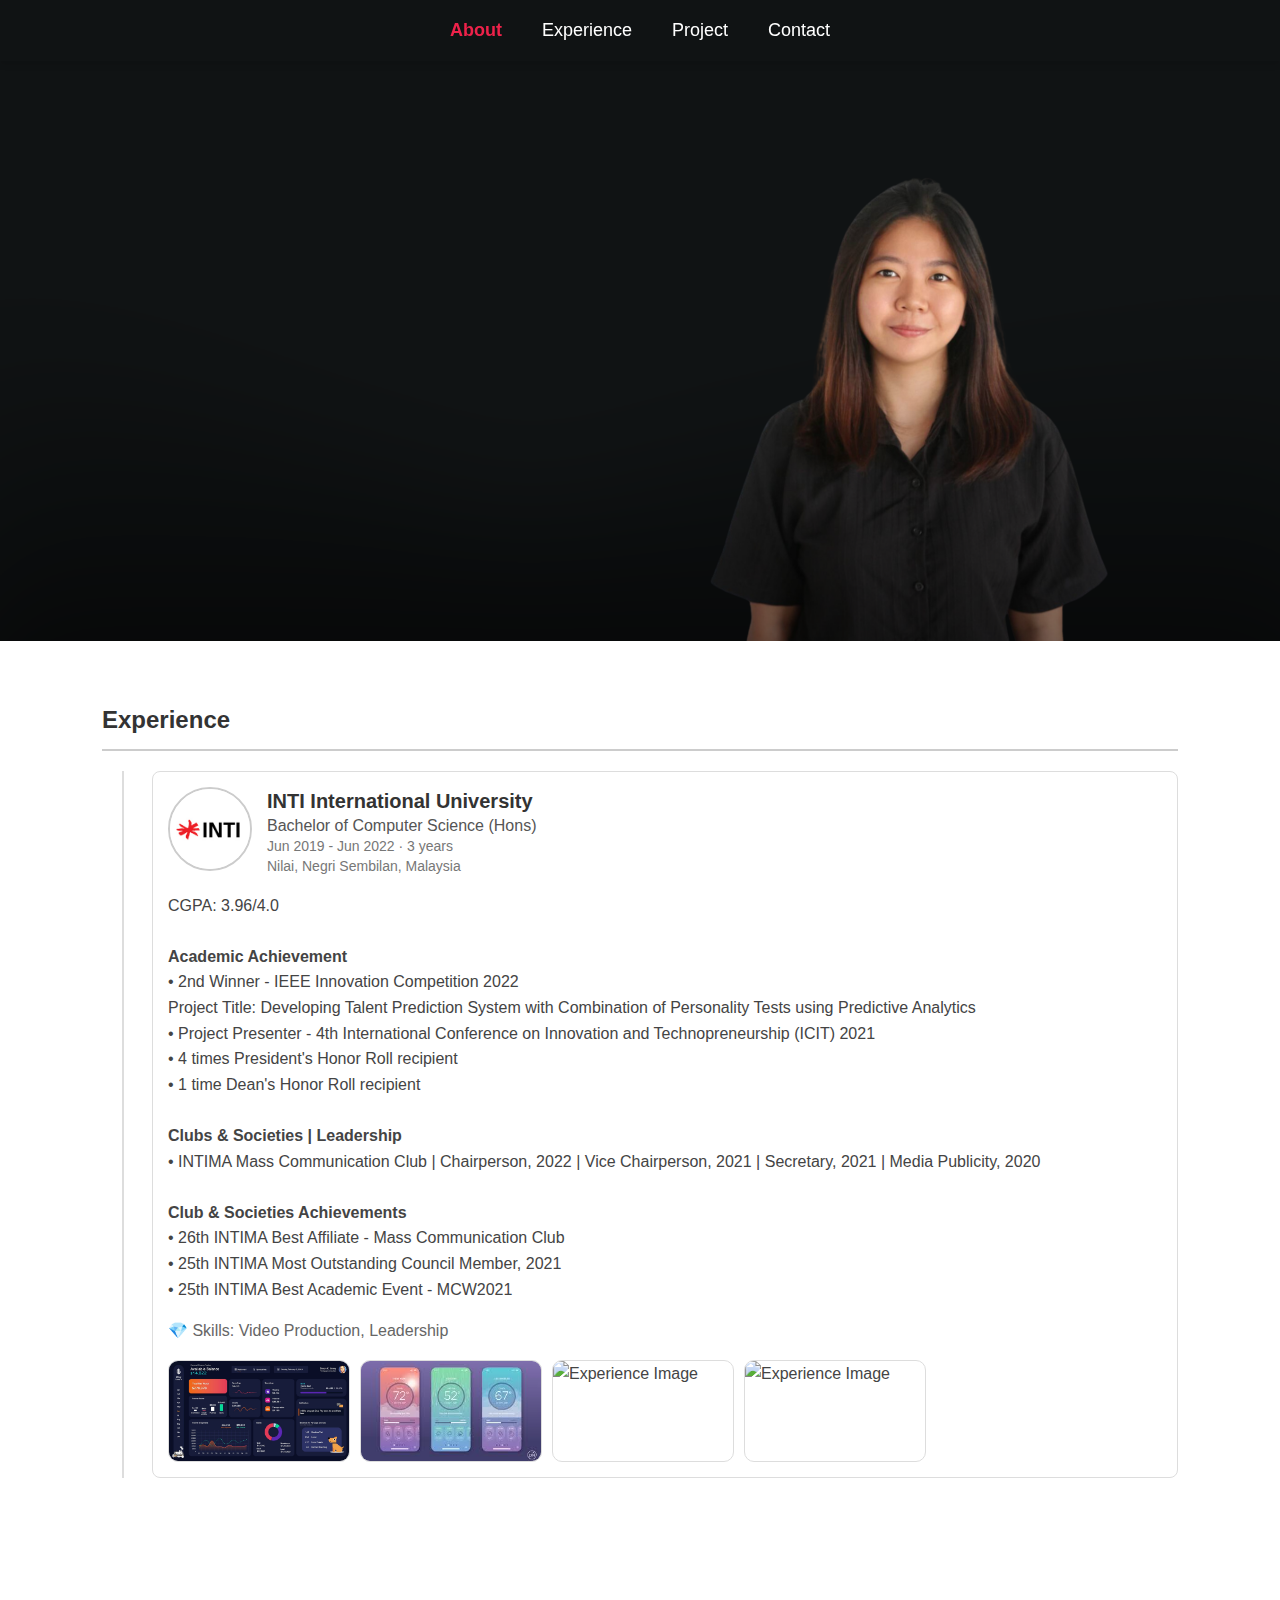
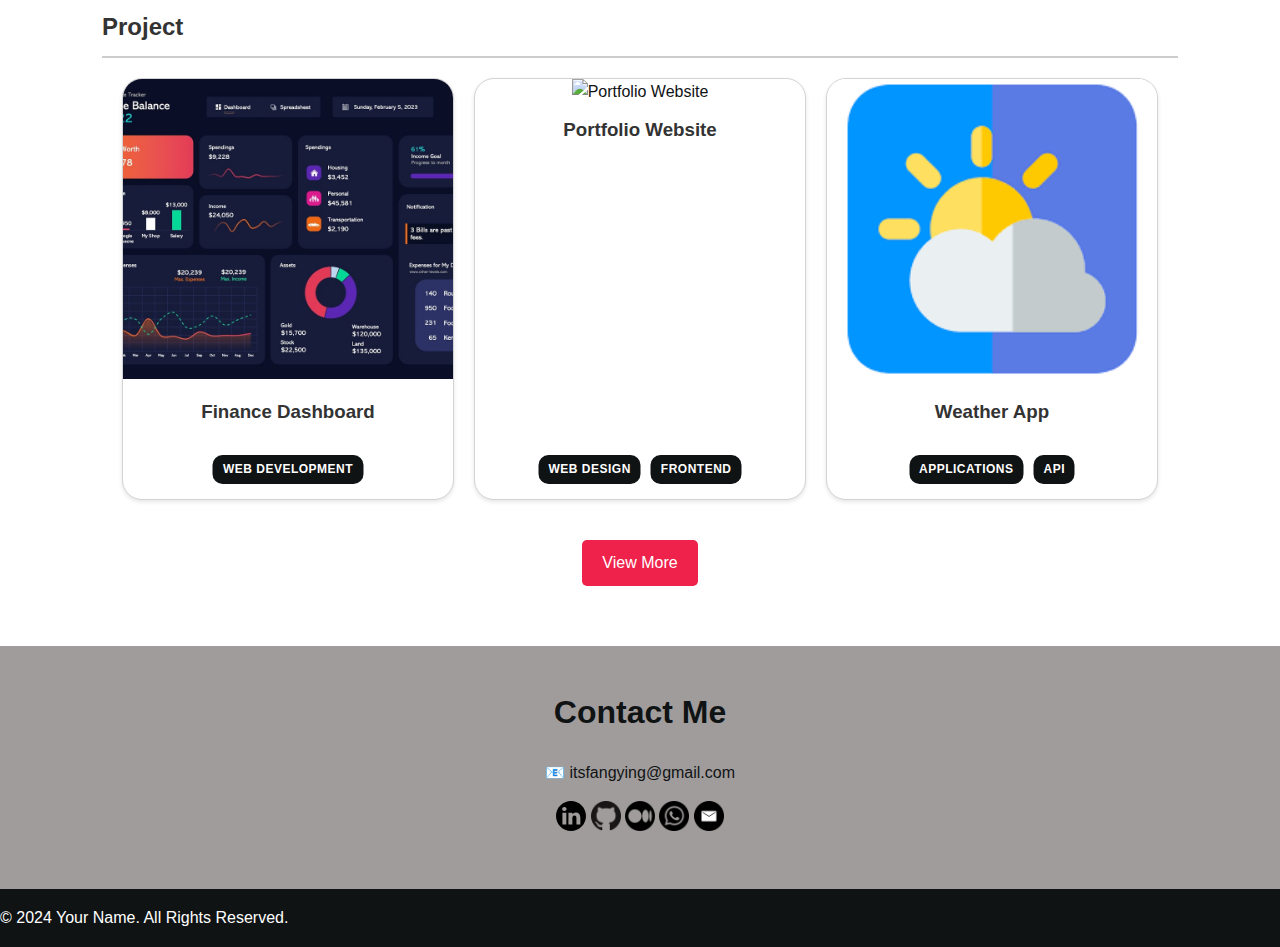
==== index.html @ 27a9266e "update education style" ====
<!DOCTYPE html>
<html lang="en">
<head>
    <meta charset="UTF-8">
    <meta name="viewport" content="width=device-width, initial-scale=1.0">
    <title>Portfolio</title>
    <link rel="stylesheet" href="style.css">
    <!-- Font Awesome CDN -->
    <link rel="stylesheet" href="https://cdnjs.cloudflare.com/ajax/libs/font-awesome/6.0.0-beta3/css/all.min.css">
    <script src="https://cdnjs.cloudflare.com/ajax/libs/pdf.js/2.16.105/pdf.min.js"></script>
</head>
<body>
    <header>
        <nav>
            <ul>
                <li><a href="#about">About</a></li>
                <li><a href="#experience">Experience</a></li>
                <li><a href="#portfolio">Project</a></li>
                <li><a href="#contact">Contact</a></li>
            </ul>
        </nav>
    </header>

    <main>
        <section class="background-section">
            <div class="content">
                <h1>Hello, I'm Fang Ying!</h1>
                <p>Data Analyst</p>
                
                <!-- Social Media Icons -->
                <div class="social-icons">
                    <a href="https://www.linkedin.com/in/itsfangying" target="_blank" class="social-icon">
                        <i class="fab fa-linkedin"></i>
                    </a>
                    <a href="https://github.com/fshamsham" target="_blank" class="social-icon">
                        <i class="fab fa-github"></i>
                    </a>
                    <a href="https://medium.com/@itsfangying" target="_blank" class="social-icon">
                        <i class="fab fa-medium"></i>
                    </a>
                    <a href="https://wa.me/+60108299066" target="_blank" class="social-icon">
                        <i class="fab fa-whatsapp"></i>
                    </a>
                    <a href="mailto:itsfangying@gmail.com" class="social-icon">
                        <i class="fas fa-envelope"></i>
                    </a>
                </div>
        
                <!-- Download CV Button -->
                <a href="path/to/your/CV.pdf" download>
                    <button class="download-btn">Download CV</button>
                </a>
            </div>
        </section>

        <section class="experience-section" id="experience">
            <div class="container">
                <h2 class="section-title">Experience</h2>
                <div id="timeline-container"></div>
            </div>
        </section>
        
        <section class="portfolio" id="portfolio">
            <div class="container">
                <div class="portfolio-header">
                    <h2 class="section-title">Project</h2>
                </div>
                <div class="projects-grid">
                    <!-- Your project items will go here -->
                </div>
                <a href="projects.html" class="view-more-btn">View More</a> <!-- Link to view all projects -->
            </div>
        </section>

        <section id="contact">
            <h1>Contact Me</h1>
            <p>📧 itsfangying@gmail.com</p>
            <div>
                <a href="https://www.linkedin.com/in/itsfangying" target="_blank">
                    <img src="assets/linkedin-icon.svg" alt="LinkedIn" width="30" height="30"></a>
                <a href="https://github.com/fshamsham" target="_blank">
                    <img src="assets/github-icon.png" alt="GitHub" width="30" height="30"></a>
                <a href="https://medium.com/@itsfangying" target="_blank">
                    <img src="assets/medium-icon.png" alt="Medium" width="30" height="30"></a>
                <a href="https://wa.me/+60108299066" target="_blank">
                    <img src="assets/whatsapp-icon.png" alt="WhatsApp" width="30" height="30"></a>
                <a href="mailto:itsfangying@gmail.com" target="_blank">
                    <img src="assets/email-icon.png" alt="Email" width="30" height="30"></a>
            </div>
        </section>
        
    </main>

    <!-- Modal for Project Details -->
    <div class="modal" id="projectModal">
        <div class="modal-content">
            <button class="close-btn" id="closeModalBtn">&times;</button>
            <h2 id="modalTitle">Project Title</h2>
            <div id="modalCategories" class="categories-container"></div>
            <p id="modalSummary">Project Summary</p>
            <div class="modal-footer">
                <a id="modalLink" href="#" class="view-more-btn" target="_blank">View More</a>
            </div>
        </div>
    </div>


    <footer>
        <p>&copy; 2024 Your Name. All Rights Reserved.</p>
    </footer>

    <script src="script.js"></script>
</body>
</html>
---- style.css ----
/* Global Styles */
body {
    font-family: Arial, sans-serif;
    margin: 0;
    padding: 0;
    line-height: 1.6;
    background-color: #101314;
    color: white;
    animation: fadeIn 2s ease-in-out; /* Apply fade-in animation to the whole body */
}

/* Section with Background Image */
.background-section {
    height: 60vh; /* Full viewport height */
    background-image: url('assets/backgroud.png'); /* Path to the image */
    background-size: cover; /* Make the image cover the section */
    background-position: center; /* Center the image */
    background-repeat: no-repeat; /* Prevent tiling */
    display: flex; /* Use flexbox for alignment */
    align-items: center; /* Vertically center content */
    justify-content: flex-start; /* Align content to the left */
    padding-left: 2rem; /* Add spacing from the left edge */
    color: white; /* Text color for contrast */
    text-align: left; /* Ensure text aligns to the left */
}

.background-section .content {
    padding-left: 4rem; /* Additional padding inside the content */
    max-width: 600px; /* Limit the width of the content */
}

.background-section .content h1,
.background-section .content p {
    opacity: 0; /* Start with text hidden */
    transform: translateY(30px); /* Start position below */
    animation: flyInFromLeft 1.5s ease-out forwards;
}

/* Keyframes for fly-in effect */
@keyframes flyInFromLeft {
    0% {
        transform: translateX(-100%); /* Start from the left, out of view */
        opacity: 0; /* Invisible */
    }
    100% {
        transform: translateX(0); /* Move to the original position */
        opacity: 1; /* Fully visible */
    }
}

/* Sequential Line Animations */
.background-section .content h1 {
    font-size: 3rem;
    margin-bottom: 1rem;
    animation-delay: 0.5s; /* Delay for the heading to appear */
}

.background-section .content p {
    font-size: 1.5rem;
    animation-delay: 1s; /* Delay for the paragraph to appear */
}

header {
    background: #101314;
    padding: 1em 0;
    position: sticky;
    top: 0;
    z-index: 1000;
    box-shadow: 0px 4px 6px rgba(0, 0, 0, 0.1);
}

nav ul {
    list-style: none;
    display: flex;
    justify-content: center;
    gap: 40px;
    margin: 0;
    padding: 0;
}

nav ul li a {
    text-decoration: none;
    color: white;
    font-size: 18px;
    transition: color 0.3s ease;
}

nav ul li a.active {
    color: #ee224a; /* Highlight color */
    font-weight: bold;
}

.social-icons {
    display: flex;
    gap: 15px; /* Space between icons */
    margin-bottom: 20px; /* Space between icons and the button */
    opacity: 0; /* Start hidden */
    transform: translateY(30px); /* Start below */
    animation: flyInFromLeft 1.5s ease-out forwards; /* Apply fly-in animation */
}

/* Animation for flying in each social icon */
@keyframes iconFlyIn {
    0% {
        opacity: 0; /* Icons start hidden */
        transform: translateY(30px); /* Start from below */
    }
    100% {
        opacity: 1; /* Icons become fully visible */
        transform: translateY(0); /* Move to original position */
    }
}

.social-icon {
    color: white; /* Icon color */
    font-size: 30px; /* Icon size */
    transition: color 0.3s ease;
    opacity: 0; /* Start with icon hidden */
    animation: iconFlyIn 0.5s ease-out forwards; /* Apply fly-in animation */
}

.social-icon:hover {
    color: #ee224a; /* Change color on hover */
}

/* Animation for the Download Button flying in */
@keyframes buttonFlyIn {
    0% {
        opacity: 0; /* Start with button hidden */
        transform: translateY(30px); /* Start from below */
    }
    100% {
        opacity: 1; /* Button becomes fully visible */
        transform: translateY(0); /* Move to original position */
    }
}

.download-btn {
    padding: 12px 25px;
    background-color: transparent;
    color: #ee224a;
    border: 2px solid #ee224a;
    border-radius: 5px;
    font-size: 16px;
    cursor: pointer;
    margin-top: 20px;
    margin-bottom: 30px;
    transition: all 0.3s ease;
    opacity: 0; /* Start with button hidden */
    animation: buttonFlyIn 1s ease-out 1.5s forwards; /* Apply fly-in animation */
}

.download-btn:hover {
    background-color: #ee224a;
    color: white;
    border-color: #f64367;
}

section {
    padding: 20px;
    text-align: center;
    background-color: white;
    color: #101314;
}

.projects-grid {
    display: grid;
    grid-template-columns: repeat(3, 1fr); /* Default to 3 columns */
    gap: 20px;
    margin: 20px 20px 20px 20px;
}

/* For tablet view (max-width 1024px), set to 2 columns */
@media (max-width: 1024px) {
    .projects-grid {
        grid-template-columns: repeat(2, 1fr); /* 2 columns */
        margin: 5 5 5 5;
    }

    /* Adjust the Download CV button for tablet */
    .download-btn {
        padding: 12px 24px; /* Adjust padding */
        font-size: 16px; /* Adjust font size */
    }

    /* Adjust social media icons for tablet */
    .social-icon {
        font-size: 22px; /* Slightly smaller icons */
    }

    .social-icons {
        gap: 12px; /* Adjust gap between icons */
    }

    /* Adjust heading and paragraph for smaller screens */
    .background-section .content h1 {
        font-size: 2.5rem; /* Adjust heading font size */
    }

    .background-section .content p {
        font-size: 1.3rem; /* Adjust paragraph font size */
    }

    /* Adjust the gap between navigation links */
    nav ul {
        gap: 30px; /* Adjust the gap between nav items */
    }

    nav ul li a {
        font-size: 16px; /* Slightly smaller font for tablet */
    }
}

/* For mobile view (max-width 768px), set to 1 column */
@media (max-width: 768px) {
    .background-section {
        height: 50vh; /* Optional: Reduce height on smaller screens */
        padding-left: 1rem; /* Optional: Reduce padding on smaller screens */
        background-image: none; /* Hide the background image on mobile */
        background-color: #101314;
    }

    .background-section .content {
        padding-left: 2rem; /* Reduce padding for smaller screens */
        max-width: 90%; /* Allow content to take up more width on smaller screens */
    }

    .background-section .content h1 {
        font-size: 2.5rem; /* Reduce font size for smaller screens */
    }

    .background-section .content p {
        font-size: 1.2rem; /* Adjust paragraph font size for smaller screens */
    }

     /* Adjust the icon size for smaller screens */
    .social-icon {
        font-size: 30px; /* Smaller icons on mobile */
    }

    /* Adjust the gap between icons for mobile */
    .social-icons {
        gap: 10px; /* Reduced space between icons */
    }

    /* Adjust the Download CV button for mobile */
    .download-btn {
        padding: 10px 20px; /* Smaller padding */
        font-size: 16px; /* Smaller font size for the button */
    }

    .projects-grid {
        grid-template-columns: 1fr; /* 1 column */
        margin: 5 5 5 5;
    }

    nav ul {
        gap: 20px;
    }

    nav ul li a {
        font-size: 16px; /* Slightly smaller font for mobile */
    }

    .modal-content {
        width: 90%; /* Increase width on smaller screens */
        padding: 15px; /* Reduce padding for better mobile layout */
        font-size: 14px; /* Smaller text on mobile */
    }

    .modal h2 {
        font-size: 18px; /* Slightly smaller heading for mobile */
        margin-bottom: 15px; /* Adjust margin */
    }

    .modal p {
        font-size: 14px; /* Adjust paragraph font size for mobile */
        line-height: 1.4; /* Increase line height for better readability */
    }

    .view-more-btn {
        padding: 8px 16px; /* Adjust button size */
    }

    .modal-footer {
        margin-top: 10px; /* Ensure the footer spacing looks good */
    }
}

/* For very small screens (max-width 480px), adjust spacing and font size */
@media (max-width: 480px) {
    .background-section {
        height: 40vh; /* Optional: Further reduce height for very small screens */
        background-image: none; /* Hide the background image on very small screens */
        background-color: #101314;
    }

    .background-section .content {
        padding-left: 1rem; /* Further reduce padding for tiny screens */
        max-width: 95%; /* Allow more space for content */
    }

    .background-section .content h1 {
        font-size: 2rem; /* Further reduce font size for very small screens */
    }

    .background-section .content p {
        font-size: 1.5rem; /* Adjust paragraph font size for very small screens */
    }

     /* Further adjust the icon size for very small screens */
    .social-icon {
        font-size: 30px; /* Even smaller icons */
    }

    /* Further reduce the space between icons */
    .social-icons {
        gap: 10px; /* Smaller gap */
    }

    /* Further adjust the Download CV button for very small screens */
    .download-btn {
        padding: 8px 16px; /* Even smaller padding */
        font-size: 16px; /* Smaller font size for the button */
    }

    section {
        padding: 25px; /* Reduce padding for smaller screens */
    }

    .project-card {
        height: auto; /* Allow cards to adjust height */
    }

    .project-card img {
        height: 200px; /* Adjust image size for small screens */
    }

    .project-card h3 {
        font-size: 18px; /* Adjust title size */
    }

    .project-card p {
        font-size: 14px; /* Reduce font size for smaller screens */
    }

    .modal-content {
        width: 95%; /* Make content take up more space on tiny screens */
        font-size: 14px; /* Further reduce font size for very small screens */
    }

    .modal h2 {
        font-size: 16px; /* Smaller heading for very small screens */
    }

    .modal p {
        font-size: 14px; /* Smaller paragraph text */
        line-height: 1.3; /* Adjust line height */
    }

    .view-more-btn {
        padding: 6px 12px; /* Even smaller button for tiny screens */
    }
}

/* Section Title */
.section-title {
    font-size: 24px;
    font-weight: bold;
    color: #333;
    margin-bottom: 20px;
    border-bottom: 2px solid #ccc;
    padding-bottom: 10px;
    text-align: left;
}

/* General Section Styling */
.experience-section, .portfolio {
    font-family: 'Arial', sans-serif;
    padding: 20px 20px;
}

/* Ensure both containers are consistent */
.experience-section .container, .portfolio .container{
    max-width: 90%;
    margin: 0 auto;
    background: #fff;
    border-radius: 8px;
    padding: 20px;
    box-sizing: border-box; /* Ensure padding doesn't overflow */
}

/* Styling for the 'View More' button */
.view-more-btn {
    display: inline-block;
    padding: 10px 20px;
    background-color: #ee224a;
    color: white;
    text-decoration: none;
    border-radius: 5px;
    transition: background-color 0.3s;
    margin: 20px 20px 20px 20px; /* Add space from the previous content */
    text-align: center; /* Ensure the text is centered within the button */
    align-self: center; /* Center the button horizontally within the flex container */
}

.view-more-btn:hover {
    background-color: transparent;
    color: #ee224a;
    border: 2px solid #ee224a;
}

/* Timeline Item Styling */
.timeline-item {
    position: relative;
    margin-bottom: 30px;
    padding-left: 50px;
    text-align: left; /* Explicit left alignment for timeline items */
}

.timeline-line {
    position: absolute;
    left: 20px;
    top: 0;
    bottom: 0;
    width: 2px;
    background-color: #ddd;
}

.timeline-content {
    border: 1px solid #ddd;
    border-radius: 8px;
    padding: 15px;
    background-color: #fff;
    transition: all 0.3s ease-in-out;
    text-align: left; /* Ensure left alignment for content */
}

.timeline-content:hover {
    box-shadow: 0 4px 12px rgba(0, 0, 0, 0.1);
    transform: translateY(-5px);
}

/* Header Content */
.timeline-header {
    display: flex;
    align-items: flex-start;
    gap: 15px;
    margin-bottom: 10px;
    text-align: left; /* Left-align header */
}

.avatar {
    border-radius: 50%;
    border: 2px solid #ccc;
    width: 80px;
    height: 80px;
}

.role-title {
    font-size: 20px;
    font-weight: bold;
    color: #333;
    margin: 0;
}

.organization-name {
    font-size: 16px;
    color: #555;
    margin: 2px 0;
}

.date-range, .location {
    font-size: 14px;
    color: #777;
}

/* Description and Skills */
.timeline-description {
    font-size: 16px;
    color: #444;
    text-align: left; /* Left-align description */
}

.skills {
    color: #666;
    margin-top: 12px;
}

/* Image Gallery */
.image-gallery {
    display: flex;
    gap: 10px;
    margin-top: 15px;
    text-align: left; /* Left-align gallery */
    flex-wrap: wrap; /* Ensure it wraps within the container */
    max-width: 100%; /* Prevent images from overflowing */
    overflow: hidden; /* Hide any overflow to ensure it stays in the box */
    box-sizing: border-box; /* Include padding and borders in the box dimensions */
}

/* Image Styles */
.image-gallery img {
    width: 180px;
    height: 100px;
    object-fit: cover;
    border-radius: 10px;
    border: 1px solid #ddd;
    transition: transform 0.2s ease-in-out;
}

.image-gallery img:hover {
    transform: scale(1.05);
}

/* Achievement Block */
.achievement {
    display: flex;
    gap: 15px;
    margin-top: 10px;
    align-items: flex-start;
    text-align: left; /* Left-align achievements */
}

.achievement img {
    width: 180px;
    height: 100px;
    border-radius: 10px;
    object-fit: cover;
    border: 1px solid #ddd;
}

.achievement-text h4 {
    font-size: 16px;
    font-weight: bold;
    margin: 0;
    color: #333;
}

.achievement-text p {
    font-size: 14px;
    color: #555;
    margin-top: 5px;
}

/* Responsive Design */
@media (max-width: 768px) {

    .avatar {
        border-radius: 50%;
        border: 1px solid #ccc;
        width: 60px;
        height: 60px;
    }

    .experience-section, .portfolio {
        padding: 2px 1px; /* Further reduce padding for smaller tablets */
    }

    .experience-section .container, .portfolio .container {
        max-width: 100%;
    }

    .timeline-header {
        flex-direction: column;
        align-items: flex-start;
    }

    .timeline-item {
        padding-left: 30px;
    }

    .timeline-line {
        left: 10px;
    }

    .timeline-content {
        padding: 10px;
    }

    .image-gallery {
        gap: 8px;
    }

    .achievement {
        gap: 10px;
    }

    .lightbox-content {
        width: 95%;
        max-width: none;
    }

    .lightbox-nav {
        font-size: 20px; /* Further reduce font size */
        width: 30px;     /* Even smaller button size */
        height: 30px;    /* Even smaller button size */
    }

    .lightbox-prev {
        left: -30px; /* Adjust positioning for smaller screens */
    }

    .lightbox-next {
        right: -30px; /* Adjust positioning for smaller screens */
    }

    .lightbox-close {
        top: 10px;
        right: 10px;
        font-size: 20px;
        width: 26px;
        height: 26px;
    }

    /* Image Styles */
    .image-gallery img {
        width: 150px;
        height: 100px;
    }

    .achievement img {
        width: 150px; /* Adjust the width for smaller screens */
        height:auto; /* Adjust the height for smaller screens */
        object-fit: cover;
    }

    /* Stack the content vertically on mobile */
    .achievement-lightbox .lightbox-content {
        flex-direction: column; /* Change flex direction to column */
        height: auto; /* Adjust height to auto to better fit content */
    }

    /* Image panel (takes full width on mobile) */
    .achievement-lightbox .lightbox-image {
        flex: 0 0 100%; /* Image takes 100% of the width on mobile */
        padding: 0;  /* Remove padding for better fit */
        margin-bottom: 20px; /* Space between image and description */
    }

    /* Text panel (takes full width on mobile) */
    .achievement-lightbox .lightbox-text {
        flex: 0 0 100%; /* Text takes 100% of the width on mobile */
        max-width: 100%; /* Remove any width restrictions */
        padding-top: 20px; /* Add some space between the image and text */
    }

    .achievement-lightbox .lightbox-text h4 {
        font-size: 20px; /* Slightly reduce font size for mobile */
    }

    .achievement-lightbox .lightbox-text p {
        font-size: 14px; /* Adjust paragraph text size for mobile */
    }
}

/* Remove spacing between these elements */
.role-title,
.organization-name,
.date-range,
.location {
    margin: 0; /* Remove default margins */
    padding: 0; /* Ensure no padding */
    line-height: 1.4; /* Adjust line spacing if needed for better readability */
}

/* Lightbox Styles */
.lightbox {
    position: fixed;
    top: 0;
    left: 0;
    width: 100%;
    height: 100%;
    background: rgba(0, 0, 0, 0.8);
    display: flex;
    justify-content: center;
    align-items: center;
    z-index: 1000;
}

.lightbox-content {
    position: relative;
    width: 80%;
    max-width: 1000px; /* Set a max width for the lightbox */
    height: 80%; /* Ensure the image container stays proportional */
    display: flex;
    justify-content: center;
    align-items: center;
}

.lightbox-content img {
    width: 100%;
    height: auto;
    border-radius: 8px;
    box-shadow: 0 4px 10px rgba(0, 0, 0, 0.3);
}

.lightbox-close {
    position: absolute;
    top: 0px;        /* Move closer to the top */
    right: 0px;      /* Move closer to the right */
    background: #fff;
    color: #000;
    border: none;
    font-size: 24px;
    font-weight: bold;
    width: 30px;
    height: 30px;
    border-radius: 50%;
    cursor: pointer;
    display: flex;
    justify-content: center;
    align-items: center;
    box-shadow: 0 2px 4px rgba(0, 0, 0, 0.5);
    z-index: 9999;   /* Ensure it's on top of other elements */
}

/* Lightbox Navigation Button Style */
.lightbox-nav {
    position: absolute;
    top: 50%;
    transform: translateY(-50%);
    background: rgba(0, 0, 0, 0.5); /* Darker background for a sleek look */
    color: #fff;
    border: none;
    font-size: 20px; /* Smaller font size for better mobile responsiveness */
    width: 30px;     /* Reduced width */
    height: 30px;    /* Reduced height */
    border-radius: 50%; /* Circular buttons */
    cursor: pointer;
    display: flex;
    justify-content: center;
    align-items: center;
    box-shadow: 0 3px 6px rgba(0, 0, 0, 0.3); /* Subtle shadow effect */
    transition: background 0.3s ease, transform 0.3s ease; /* Smooth transition */
}

/* Hover effect */
.lightbox-nav:hover {
    background: rgba(0, 0, 0, 0.8); /* Darker on hover */
}

/* Left and Right Buttons Positioning */
.lightbox-prev {
    left: -30px; /* Adjust for more breathing space */
}

.lightbox-next {
    right: -30px; /* Adjust for more breathing space */
}

/* Achievement Lightbox - Left and Right Layout */
.achievement-lightbox .lightbox-content {
    width: 90%;  /* Lightbox takes 90% of the screen width */
    max-width: 1600px;  /* Increase max width to allow for a larger lightbox */
    height: 80%;
    display: flex;
    justify-content: space-between;
    align-items: center;
    background: white;
    padding: 20px;
    border-radius: 10px;
    box-shadow: 0 4px 8px rgba(0, 0, 0, 0.2);
}

/* Left Panel (Image) */
.achievement-lightbox .lightbox-image {
    flex: 7;  /* Image takes 70% of the space */
    display: flex;
    justify-content: center;
    align-items: center;
    max-width: 100%;  /* Allow image container to take up full width */
    padding: 10px;
}

/* Ensure the image is as large as possible */
.achievement-lightbox .lightbox-image img {
    width: 100%;  /* Image takes up 100% of the container width */
    height: auto;
    object-fit: contain;  /* Ensure the image retains its aspect ratio */
    max-height: 100%; /* Ensure the image doesn't exceed the height of the container */
    border-radius: 8px;
}

/* Right Panel (Description) */
.achievement-lightbox .lightbox-text {
    flex: 3;  /* Description takes 30% of the space */
    padding: 20px;
    text-align: left;
    max-width: 30%;  /* Limit description width to 30% */
    overflow-y: auto;
}

.achievement-lightbox .lightbox-text h4 {
    font-size: 24px;
    margin-bottom: 10px;
    font-weight: bold;
}

.achievement-lightbox .lightbox-text p {
    font-size: 16px;
    line-height: 1.6;
}
/* Project Card Styles */
.project-card {
    border: 1px solid rgb(212, 211, 211);
    border-radius: 20px;
    overflow: hidden;
    box-shadow: 0px 2px 4px rgba(0, 0, 0, 0.1);
    background: white;
    transition: transform 0.3s ease, box-shadow 0.3s ease;
    position: relative;
    padding-bottom: 20px;
    height: 400px; /* Fixed height for desktop */
}

/* Ensure consistent styling for project card summary */
.project-card .project-summary {
    display: -webkit-box;
    -webkit-line-clamp: 3;
    -webkit-box-orient: vertical;
    overflow: hidden;
    text-overflow: ellipsis;
    color: #333;
    height: 3.4em;
}

.project-card:hover {
    transform: translateY(-5px);
    box-shadow: 0px 4px 10px rgba(0, 0, 0, 0.2);
}

.project-card img {
    width: 100%;
    height: 300px; /* Default height for larger screens */
    object-fit: cover;
}

.project-card h3 {
    margin: 10px 20px;
    color: #333;
}

.project-card p {
    padding: 0 10px 20px;
    margin-bottom: 15%;
    color: #666;
}

/* Container for the category tags */
.category-container {
    position: absolute;
    bottom: 15px;
    left: 50%;
    transform: translateX(-50%);
    display: flex;
    gap: 10px;
    flex-wrap: wrap;
    justify-content: center;
    width: 90%;
}

.project-category {
    padding: 5px 10px;
    font-size: 12px;
    font-weight: bold;
    color: white;
    background-color: #101314;
    border-radius: 10px;
    text-transform: uppercase;
    letter-spacing: 0.5px;
    transition: background-color 0.3s ease;
    white-space: nowrap;
}

.project-category:hover {
    opacity: 0.8;
}

/* Modal Styles */
.modal {
    display: none;
    position: fixed;
    top: 0;
    left: 0;
    width: 100%;
    height: 100%;
    background: rgba(0, 0, 0, 0.5);
    justify-content: center;
    align-items: center;
    z-index: 1000;
}

.modal-content {
    background: white;
    color: #101314;
    padding: 20px;
    border-radius: 10px;
    width: 80%;
    max-width: 800px;
    max-height: 80vh;
    text-align: center;
    position: relative;
    overflow-y: auto;
    box-sizing: border-box;
}

/* Footer containing the button */
.modal-footer {
    display: flex;
    justify-content: center;
    margin-top: 5px;
}

.modal.show {
    display: flex;
    opacity: 1;
}

#modalCategories {
    margin-top: 20px;
    display: flex;
    justify-content: center;
    gap: 10px;
    flex-wrap: wrap;
    padding: 0 15px;
    margin-bottom: 20px;
}

.close-btn {
    position: absolute;
    top: 10px;
    right: 10px;
    background: none;
    border: none;
    font-size: 24px;
    color: #333;
    cursor: pointer;
}

.close-btn:hover {
    color: #ee224a;
}

/* Contact Section */
#contact {
    color: #101314;
    background: #a19c9c;
    padding-bottom: 50px;
}
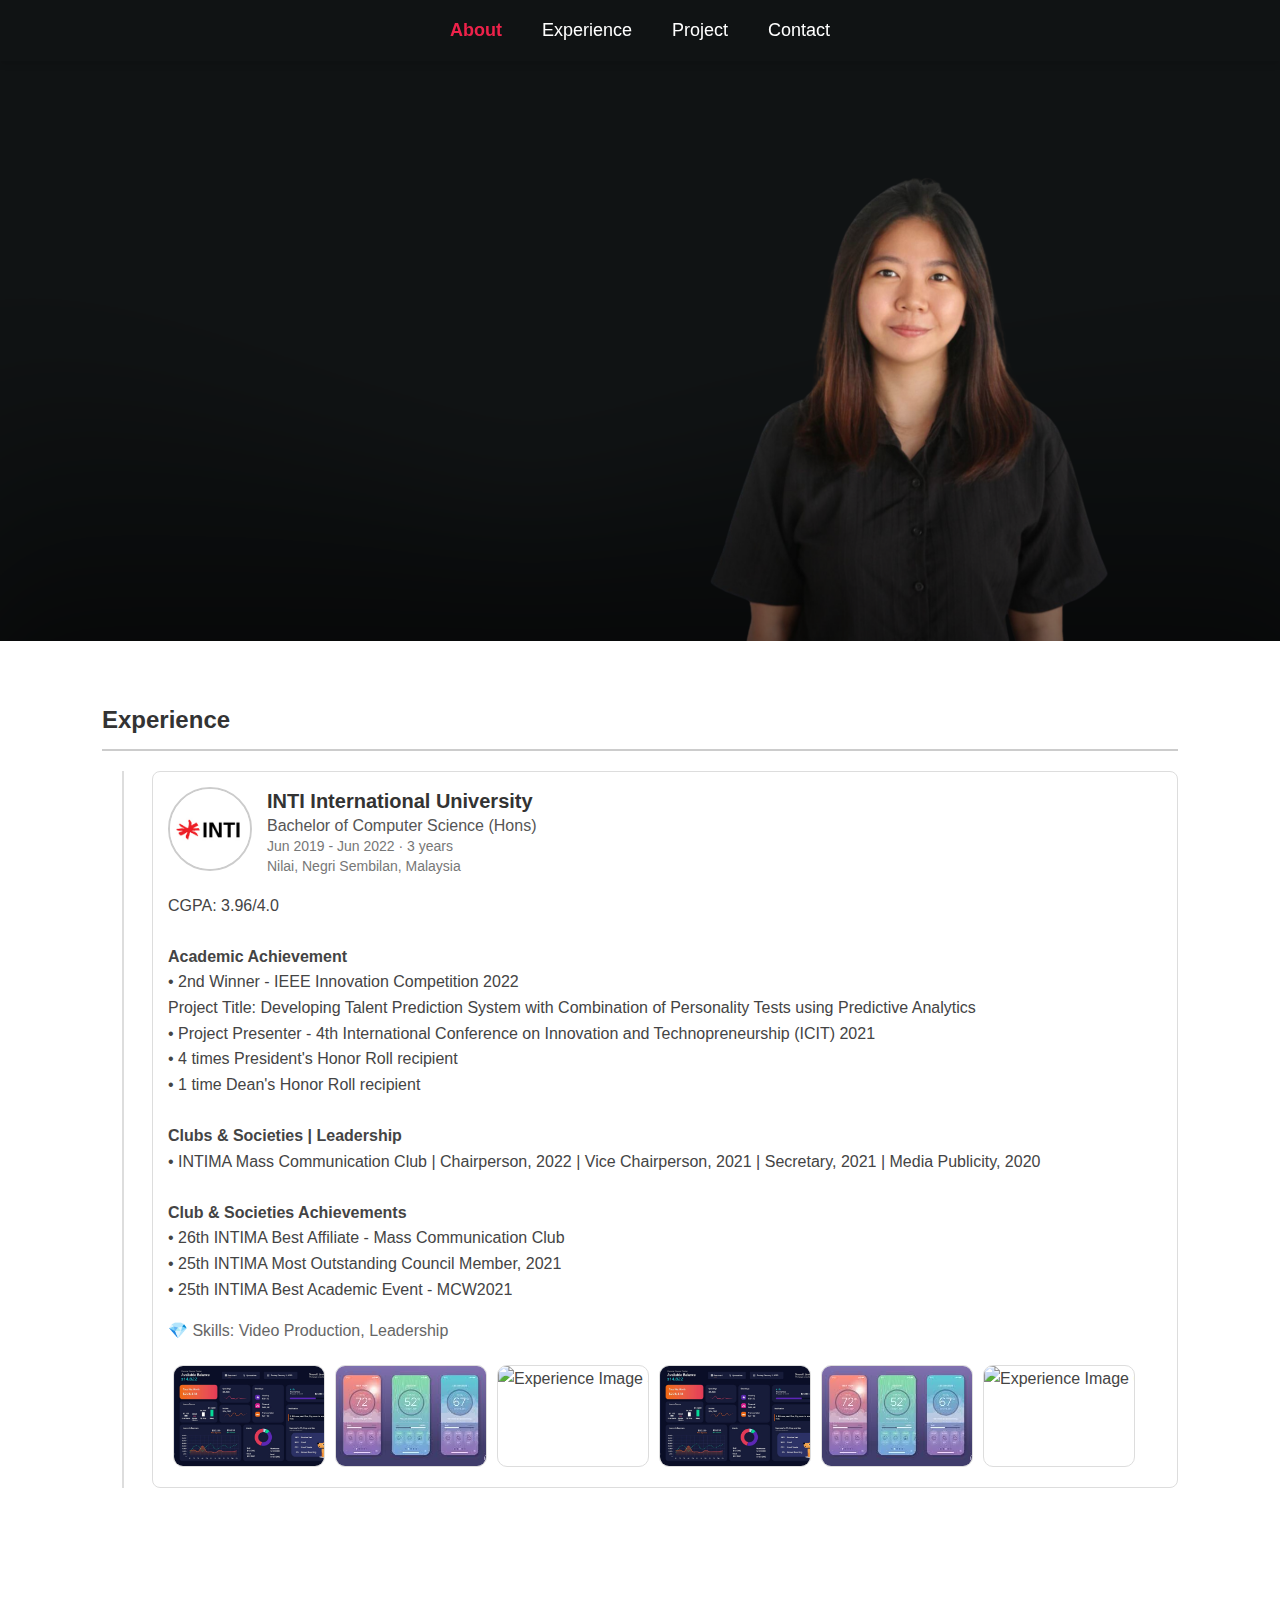
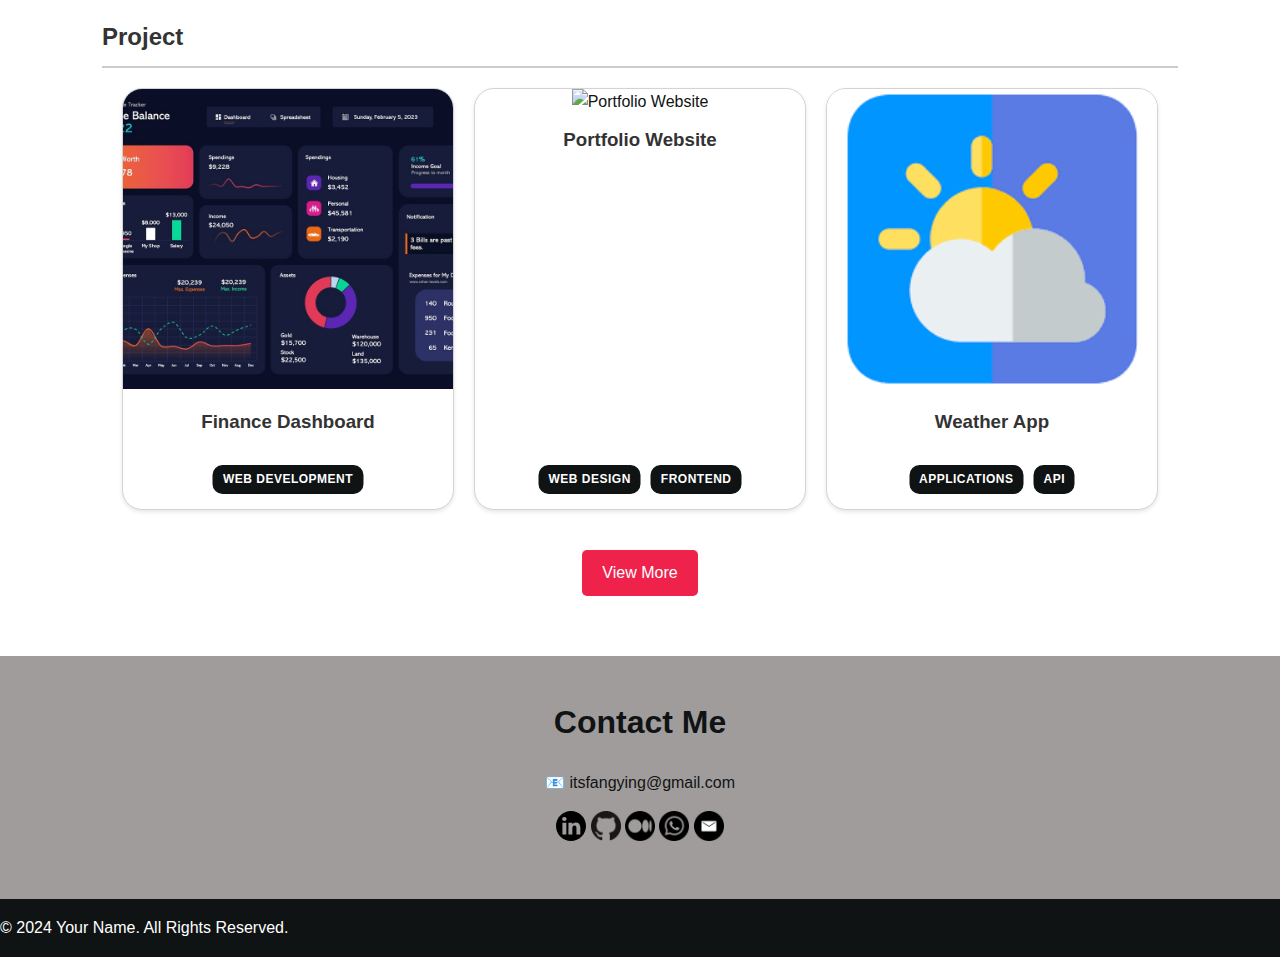
==== commit b2dc1d73: "update image-gallery for mobile" ====
--- a/index.html
+++ b/index.html
@@ -56,7 +56,9 @@
         <section class="experience-section" id="experience">
             <div class="container">
                 <h2 class="section-title">Experience</h2>
-                <div id="timeline-container"></div>
+                <div id="timeline-container">
+                    <!-- Dynamically added timeline content will go here -->
+                </div>
             </div>
         </section>
         
--- a/style.css
+++ b/style.css
@@ -482,36 +482,77 @@
     text-align: left; /* Left-align description */
 }
 
+#timeline-container, .timeline-description {
+    overflow: visible !important; /* Ensure no layout restrictions */
+    width: 100% !important; /* Full width */
+}
+
 .skills {
     color: #666;
     margin-top: 12px;
 }
 
-/* Image Gallery */
+/* Timeline Container */
+#timeline-container {
+    width: 100%; /* Ensure full-width container */
+    overflow: hidden; /* Prevent unintended overflow */
+    box-sizing: border-box; /* Ensure padding doesn't affect dimensions */
+}
+
+/* Customize scrollbar for Webkit-based browsers (Chrome, Edge, Safari) */
+.image-gallery::-webkit-scrollbar {
+    height: 8px; /* Set scrollbar height */
+    background-color: transparent; /* Transparent track background */
+}
+
+.image-gallery::-webkit-scrollbar-thumb {
+    background-color: #bbb; /* Thumb (scroll handle) color */
+    border-radius: 4px; /* Rounded corners for the thumb */
+    border: 2px solid transparent; /* Add space around the thumb */
+    background-clip: padding-box; /* Prevent thumb edges from overflowing */
+}
+
+.image-gallery::-webkit-scrollbar-thumb:hover {
+    background-color: #888; /* Darker color on hover */
+}
+
+/* Image Gallery - Horizontal Row */
 .image-gallery {
-    display: flex;
+    display: flex !important; /* Force flex layout */
+    flex-wrap: nowrap !important; /* Prevent wrapping */
+    overflow-x: auto !important; /* Enable horizontal scrolling */
+    overflow-y: hidden !important; /* Remove vertical overflow */
+    white-space: nowrap; /* Prevent text from wrapping */
+    -webkit-overflow-scrolling: touch; /* Smooth scrolling on touch devices */
+    scroll-behavior: smooth; /* Smooth scroll behavior */
     gap: 10px;
-    margin-top: 15px;
-    text-align: left; /* Left-align gallery */
-    flex-wrap: wrap; /* Ensure it wraps within the container */
-    max-width: 100%; /* Prevent images from overflowing */
-    overflow: hidden; /* Hide any overflow to ensure it stays in the box */
-    box-sizing: border-box; /* Include padding and borders in the box dimensions */
-}
-
-/* Image Styles */
+    padding: 5px;
+    box-sizing: border-box;
+    scrollbar-width: thin; /* Thin scrollbar */
+    scrollbar-color: #bbb transparent; /* Thumb and track colors */
+    -ms-overflow-style: none; /* Remove default scrollbar in IE */
+}
+
 .image-gallery img {
-    width: 180px;
-    height: 100px;
+    flex-shrink: 0 !important; /* Prevent images from shrinking */
+    width: 150px !important; /* Fixed width for images */
+    height: 100px !important; /* Fixed height */
     object-fit: cover;
     border-radius: 10px;
     border: 1px solid #ddd;
-    transition: transform 0.2s ease-in-out;
 }
 
 .image-gallery img:hover {
-    transform: scale(1.05);
-}
+    transform: scale(1.05); /* Slight zoom on hover */
+}
+
+/* Mobile-specific adjustments */
+@media (max-width: 768px) {
+    .image-gallery {
+        padding-bottom: 15px; /* Ensure space for scrollbar */
+    }
+}
+
 
 /* Achievement Block */
 .achievement {
@@ -580,6 +621,8 @@
 
     .image-gallery {
         gap: 8px;
+        flex-wrap: wrap; /* Allow wrapping on larger screens */
+        overflow-x: hidden; /* Disable horizontal scroll on desktop */
     }
 
     .achievement {
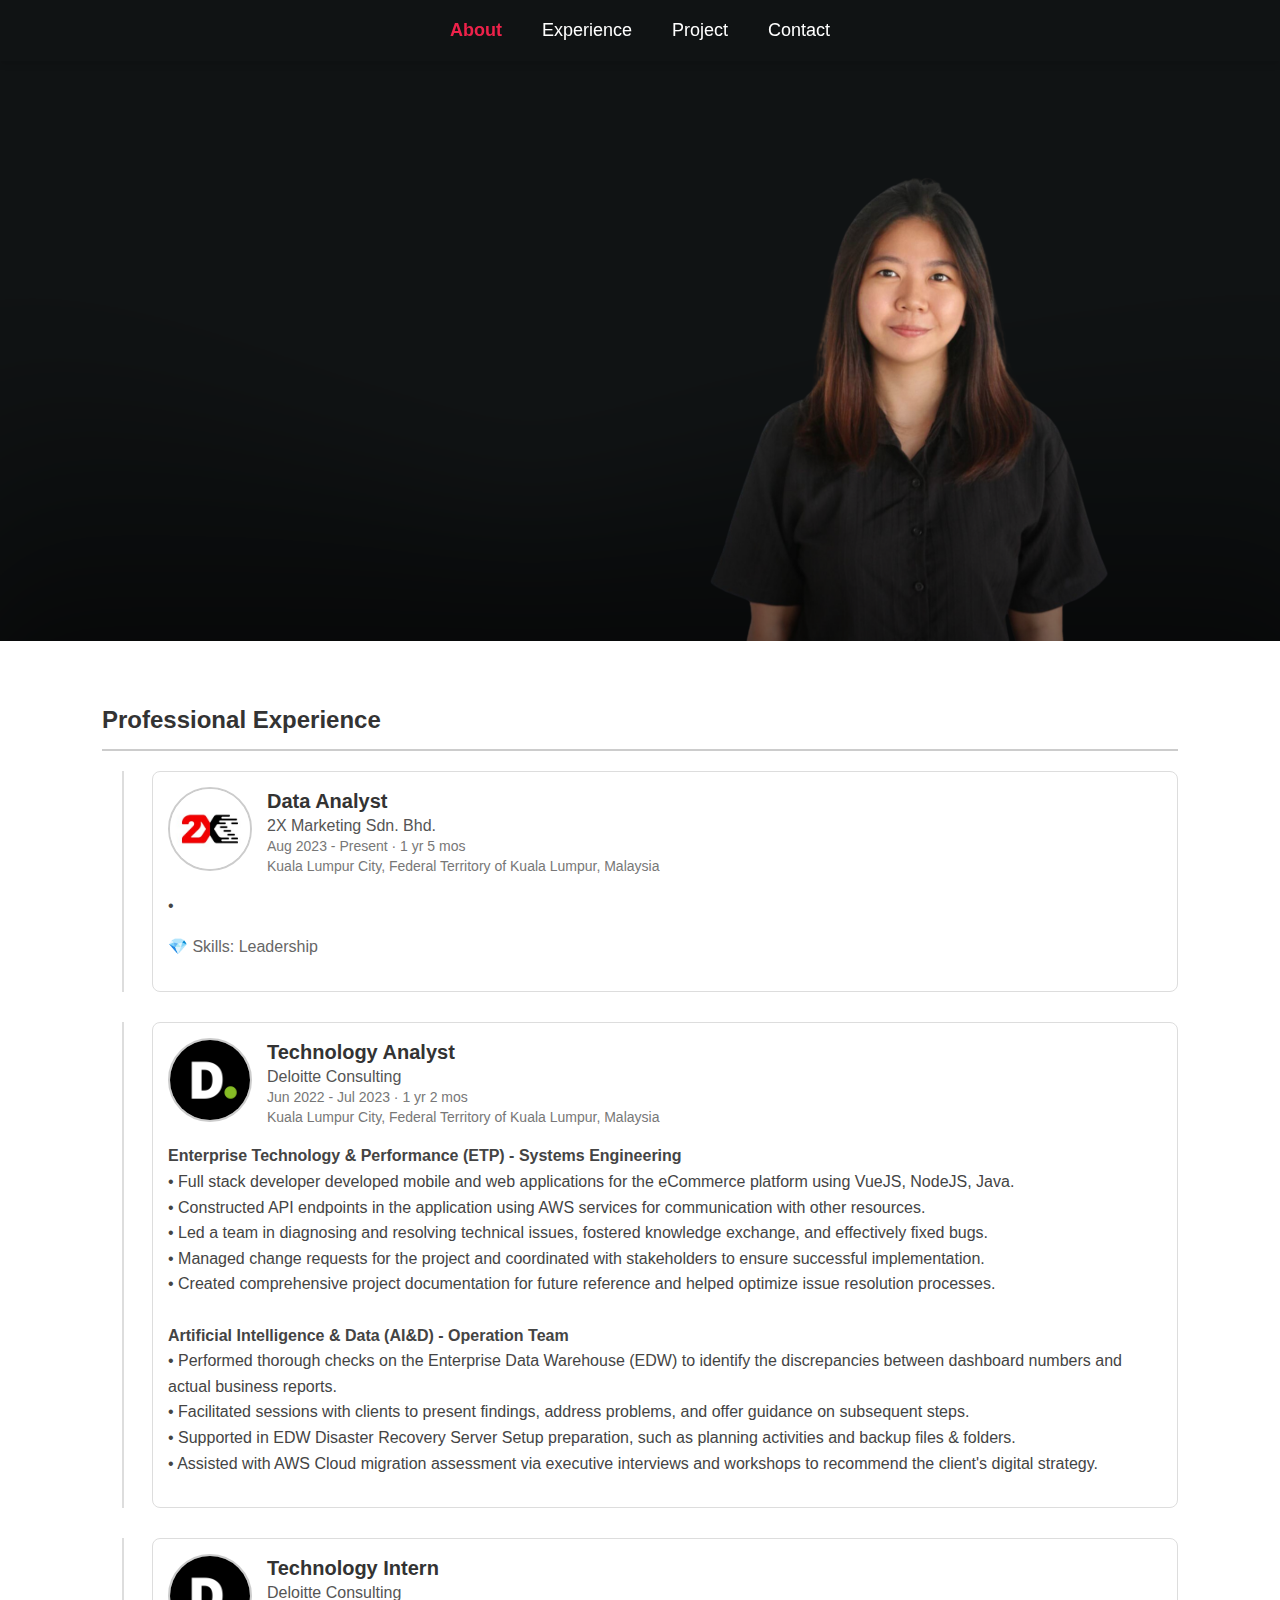
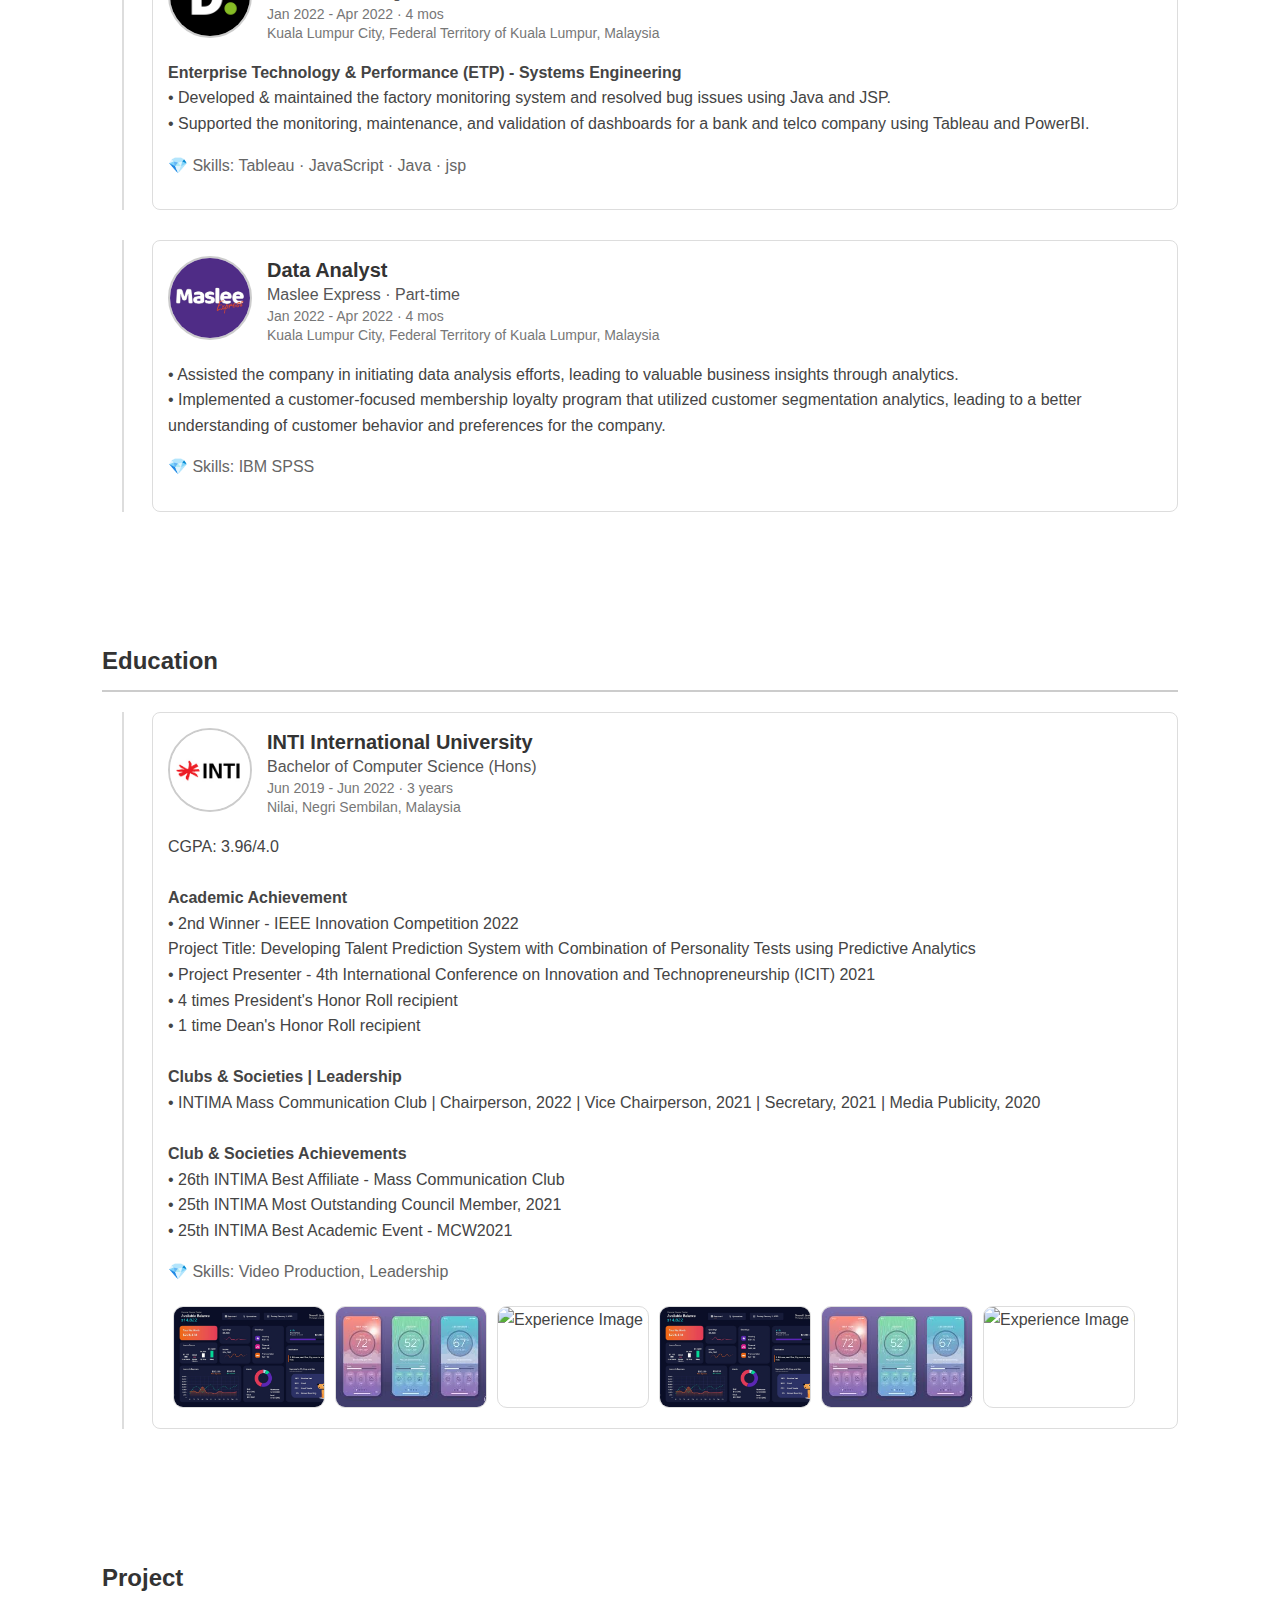
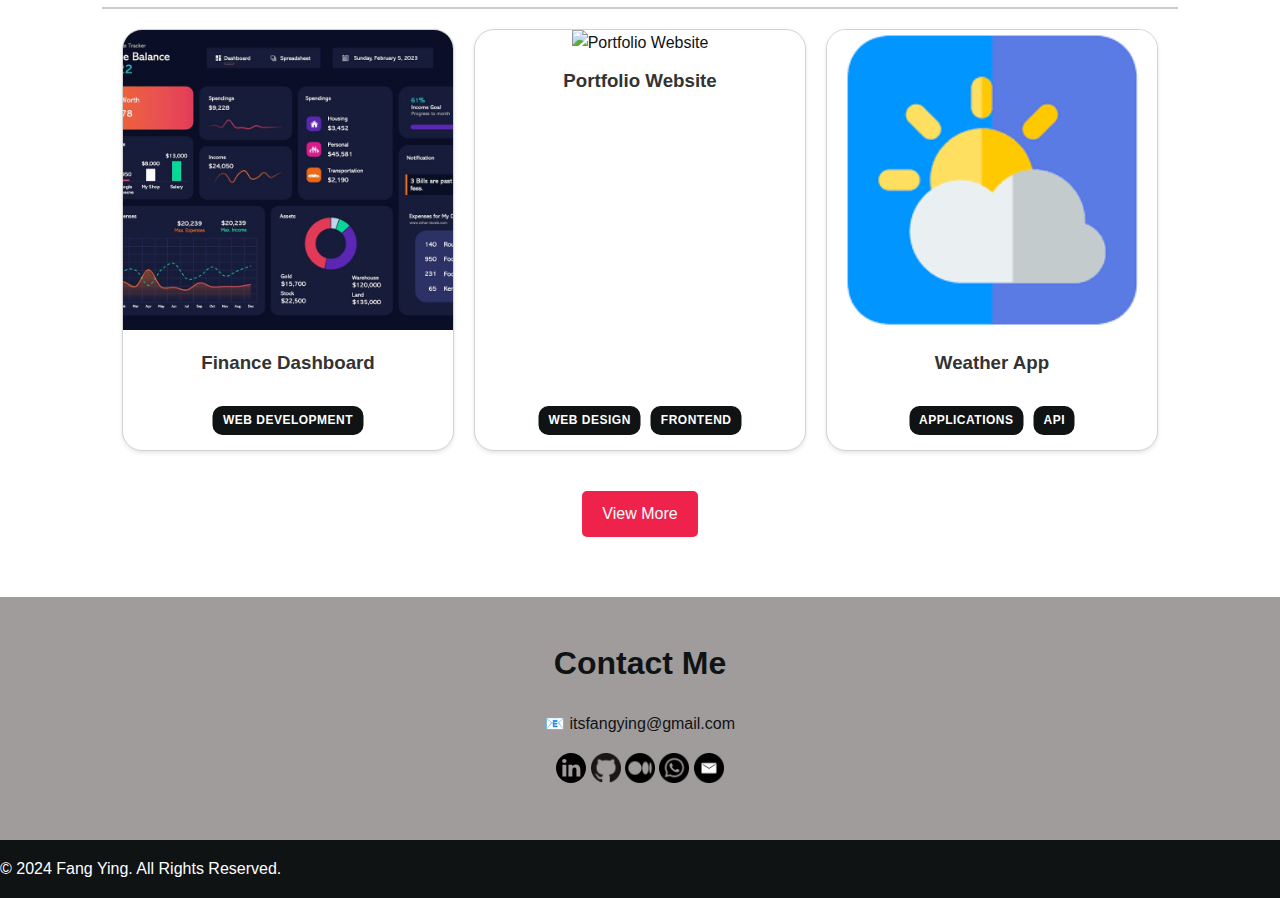
==== commit 1571cbe7: "add work experience section" ====
--- a/index.html
+++ b/index.html
@@ -55,8 +55,17 @@
 
         <section class="experience-section" id="experience">
             <div class="container">
-                <h2 class="section-title">Experience</h2>
-                <div id="timeline-container">
+                <h2 class="section-title">Professional Experience</h2>
+                <div id="work-timeline-container">
+                    <!-- Dynamically added timeline content will go here -->
+                </div>
+            </div>
+        </section>
+
+        <section class="experience-section" id="experience">
+            <div class="container">
+                <h2 class="section-title">Education</h2>
+                <div id="education-timeline-container">
                     <!-- Dynamically added timeline content will go here -->
                 </div>
             </div>
@@ -108,7 +117,7 @@
 
 
     <footer>
-        <p>&copy; 2024 Your Name. All Rights Reserved.</p>
+        <p>&copy; 2024 Fang Ying. All Rights Reserved.</p>
     </footer>
 
     <script src="script.js"></script>
--- a/style.css
+++ b/style.css
@@ -482,7 +482,7 @@
     text-align: left; /* Left-align description */
 }
 
-#timeline-container, .timeline-description {
+#education-timeline-container, #work-timeline-container, .timeline-description {
     overflow: visible !important; /* Ensure no layout restrictions */
     width: 100% !important; /* Full width */
 }
@@ -493,7 +493,7 @@
 }
 
 /* Timeline Container */
-#timeline-container {
+#education-timeline-container, #work-timeline-container{
     width: 100%; /* Ensure full-width container */
     overflow: hidden; /* Prevent unintended overflow */
     box-sizing: border-box; /* Ensure padding doesn't affect dimensions */
@@ -502,7 +502,6 @@
 /* Customize scrollbar for Webkit-based browsers (Chrome, Edge, Safari) */
 .image-gallery::-webkit-scrollbar {
     height: 8px; /* Set scrollbar height */
-    background-color: transparent; /* Transparent track background */
 }
 
 .image-gallery::-webkit-scrollbar-thumb {
@@ -517,7 +516,7 @@
 }
 
 /* Image Gallery - Horizontal Row */
-.image-gallery {
+.image-gallery, .achievement {
     display: flex !important; /* Force flex layout */
     flex-wrap: nowrap !important; /* Prevent wrapping */
     overflow-x: auto !important; /* Enable horizontal scrolling */
@@ -530,10 +529,21 @@
     box-sizing: border-box;
     scrollbar-width: thin; /* Thin scrollbar */
     scrollbar-color: #bbb transparent; /* Thumb and track colors */
-    -ms-overflow-style: none; /* Remove default scrollbar in IE */
-}
-
-.image-gallery img {
+}
+
+.scrollbar {
+    position: absolute;
+    bottom: 0;
+    left: 0;
+    height: 4px;
+    background-color: #ee224a; /* Match your desired scrollbar color */
+    width: 50%; /* Adjust based on the gallery width */
+    border-radius: 2px;
+    cursor: pointer;
+    pointer-events: none; /* Prevent blocking touch gestures */
+}
+
+.image-gallery img, .achievement img {
     flex-shrink: 0 !important; /* Prevent images from shrinking */
     width: 150px !important; /* Fixed width for images */
     height: 100px !important; /* Fixed height */
@@ -542,33 +552,8 @@
     border: 1px solid #ddd;
 }
 
-.image-gallery img:hover {
+.image-gallery img:hover, .achievement img:hover {
     transform: scale(1.05); /* Slight zoom on hover */
-}
-
-/* Mobile-specific adjustments */
-@media (max-width: 768px) {
-    .image-gallery {
-        padding-bottom: 15px; /* Ensure space for scrollbar */
-    }
-}
-
-
-/* Achievement Block */
-.achievement {
-    display: flex;
-    gap: 15px;
-    margin-top: 10px;
-    align-items: flex-start;
-    text-align: left; /* Left-align achievements */
-}
-
-.achievement img {
-    width: 180px;
-    height: 100px;
-    border-radius: 10px;
-    object-fit: cover;
-    border: 1px solid #ddd;
 }
 
 .achievement-text h4 {
@@ -629,71 +614,15 @@
         gap: 10px;
     }
 
-    .lightbox-content {
-        width: 95%;
-        max-width: none;
-    }
-
-    .lightbox-nav {
-        font-size: 20px; /* Further reduce font size */
-        width: 30px;     /* Even smaller button size */
-        height: 30px;    /* Even smaller button size */
-    }
-
-    .lightbox-prev {
-        left: -30px; /* Adjust positioning for smaller screens */
-    }
-
-    .lightbox-next {
-        right: -30px; /* Adjust positioning for smaller screens */
-    }
-
-    .lightbox-close {
-        top: 10px;
-        right: 10px;
-        font-size: 20px;
-        width: 26px;
-        height: 26px;
-    }
-
     /* Image Styles */
-    .image-gallery img {
+    .image-gallery img, .achievement img {
         width: 150px;
         height: 100px;
     }
 
-    .achievement img {
-        width: 150px; /* Adjust the width for smaller screens */
-        height:auto; /* Adjust the height for smaller screens */
-        object-fit: cover;
-    }
-
-    /* Stack the content vertically on mobile */
-    .achievement-lightbox .lightbox-content {
-        flex-direction: column; /* Change flex direction to column */
-        height: auto; /* Adjust height to auto to better fit content */
-    }
-
-    /* Image panel (takes full width on mobile) */
-    .achievement-lightbox .lightbox-image {
-        flex: 0 0 100%; /* Image takes 100% of the width on mobile */
-        padding: 0;  /* Remove padding for better fit */
-        margin-bottom: 20px; /* Space between image and description */
-    }
-
-    /* Text panel (takes full width on mobile) */
-    .achievement-lightbox .lightbox-text {
-        flex: 0 0 100%; /* Text takes 100% of the width on mobile */
-        max-width: 100%; /* Remove any width restrictions */
-        padding-top: 20px; /* Add some space between the image and text */
-    }
-
-    .achievement-lightbox .lightbox-text h4 {
-        font-size: 20px; /* Slightly reduce font size for mobile */
-    }
-
-    .achievement-lightbox .lightbox-text p {
-        font-size: 14px; /* Adjust paragraph text size for mobile */
+    .image-gallery {
+        scrollbar-width: auto; /* Default width for better usability */
+        padding-right: 20px;
     }
 }
 
@@ -708,6 +637,7 @@
 }
 
 /* Lightbox Styles */
+/* Lightbox Styles */
 .lightbox {
     position: fixed;
     top: 0;
@@ -724,24 +654,94 @@
 .lightbox-content {
     position: relative;
     width: 80%;
-    max-width: 1000px; /* Set a max width for the lightbox */
-    height: 80%; /* Ensure the image container stays proportional */
+    max-width: 1000px;
+    height: 80%;
+    display: flex;
+    justify-content: space-between;
+    background: white;  /* Default background for larger screens */
+    padding: 20px;
+    border-radius: 10px;
+    box-shadow: 0 4px 10px rgba(0, 0, 0, 0.3);
+    flex-direction: row;
+}
+
+/* Media content styling (Image, Video) */
+.lightbox-media {
+    width: 100%;  /* Image/Video takes 60% of the space */
+    height: 100%; /* Ensure the image fills the height of the container */
     display: flex;
     justify-content: center;
     align-items: center;
-}
-
-.lightbox-content img {
+    padding: 10px;
+    overflow: hidden;
+}
+
+.lightbox-media img {
     width: 100%;
-    height: auto;
+    height: 100%;
+    object-fit: contain;
     border-radius: 8px;
-    box-shadow: 0 4px 10px rgba(0, 0, 0, 0.3);
-}
-
+}
+
+/* Text content styling */
+.lightbox-text {
+    width: 50%;
+    padding: 20px;
+    text-align: left;
+    overflow-y: auto;
+    color: black;
+}
+
+.lightbox-text h4 {
+    font-size: 24px;
+    margin-bottom: 10px;
+    font-weight: bold;
+    color: black;
+}
+
+.lightbox-text p {
+    font-size: 16px;
+    line-height: 1.6;
+    color: black;
+}
+
+/* Navigation buttons */
+.lightbox-nav {
+    position: absolute;
+    top: 50%;
+    transform: translateY(-50%);
+    background: rgba(0, 0, 0, 0.5);
+    color: #fff;
+    border: none;
+    font-size: 24px;
+    width: 40px;
+    height: 40px;
+    border-radius: 50%;
+    cursor: pointer;
+    display: flex;
+    justify-content: center;
+    align-items: center;
+    box-shadow: 0 3px 6px rgba(0, 0, 0, 0.3);
+    transition: background 0.3s ease, transform 0.3s ease; /* Smooth transition */
+}
+
+.lightbox-prev {
+    left: -30px;
+}
+
+.lightbox-next {
+    right: -30px;
+}
+
+.lightbox-nav:hover {
+    background: rgba(0, 0, 0, 0.8);
+}
+
+/* Close button */
 .lightbox-close {
     position: absolute;
-    top: 0px;        /* Move closer to the top */
-    right: 0px;      /* Move closer to the right */
+    top: 10px;
+    right: 10px;
     background: #fff;
     color: #000;
     border: none;
@@ -755,95 +755,68 @@
     justify-content: center;
     align-items: center;
     box-shadow: 0 2px 4px rgba(0, 0, 0, 0.5);
-    z-index: 9999;   /* Ensure it's on top of other elements */
-}
-
-/* Lightbox Navigation Button Style */
-.lightbox-nav {
-    position: absolute;
-    top: 50%;
-    transform: translateY(-50%);
-    background: rgba(0, 0, 0, 0.5); /* Darker background for a sleek look */
-    color: #fff;
-    border: none;
-    font-size: 20px; /* Smaller font size for better mobile responsiveness */
-    width: 30px;     /* Reduced width */
-    height: 30px;    /* Reduced height */
-    border-radius: 50%; /* Circular buttons */
-    cursor: pointer;
-    display: flex;
-    justify-content: center;
-    align-items: center;
-    box-shadow: 0 3px 6px rgba(0, 0, 0, 0.3); /* Subtle shadow effect */
-    transition: background 0.3s ease, transform 0.3s ease; /* Smooth transition */
-}
-
-/* Hover effect */
-.lightbox-nav:hover {
-    background: rgba(0, 0, 0, 0.8); /* Darker on hover */
-}
-
-/* Left and Right Buttons Positioning */
-.lightbox-prev {
-    left: -30px; /* Adjust for more breathing space */
-}
-
-.lightbox-next {
-    right: -30px; /* Adjust for more breathing space */
-}
-
-/* Achievement Lightbox - Left and Right Layout */
-.achievement-lightbox .lightbox-content {
-    width: 90%;  /* Lightbox takes 90% of the screen width */
-    max-width: 1600px;  /* Increase max width to allow for a larger lightbox */
-    height: 80%;
-    display: flex;
-    justify-content: space-between;
-    align-items: center;
-    background: white;
-    padding: 20px;
-    border-radius: 10px;
-    box-shadow: 0 4px 8px rgba(0, 0, 0, 0.2);
-}
-
-/* Left Panel (Image) */
-.achievement-lightbox .lightbox-image {
-    flex: 7;  /* Image takes 70% of the space */
-    display: flex;
-    justify-content: center;
-    align-items: center;
-    max-width: 100%;  /* Allow image container to take up full width */
-    padding: 10px;
-}
-
-/* Ensure the image is as large as possible */
-.achievement-lightbox .lightbox-image img {
-    width: 100%;  /* Image takes up 100% of the container width */
-    height: auto;
-    object-fit: contain;  /* Ensure the image retains its aspect ratio */
-    max-height: 100%; /* Ensure the image doesn't exceed the height of the container */
-    border-radius: 8px;
-}
-
-/* Right Panel (Description) */
-.achievement-lightbox .lightbox-text {
-    flex: 3;  /* Description takes 30% of the space */
-    padding: 20px;
-    text-align: left;
-    max-width: 30%;  /* Limit description width to 30% */
-    overflow-y: auto;
-}
-
-.achievement-lightbox .lightbox-text h4 {
-    font-size: 24px;
-    margin-bottom: 10px;
-    font-weight: bold;
-}
-
-.achievement-lightbox .lightbox-text p {
-    font-size: 16px;
-    line-height: 1.6;
-}
+}
+
+/* Mobile styles */
+@media (max-width: 768px) {
+    .lightbox-content {
+        flex-direction: column !important; /* Stack the text and image vertically */
+        height: auto !important; /* Let the content adjust to its natural height */
+        background: transparent !important;  /* Remove the white background on mobile */
+        padding: 10px !important;  /* Reduce padding for a more compact layout */
+    }
+
+    .lightbox-media {
+        width: 100% !important; /* Make image take up full width */
+        height: auto !important; /* Allow the image to scale proportionally */
+        padding: 0;
+    }
+
+    .lightbox-text {
+        width: 100% !important; /* Make text take up full width */
+        padding: 10px 10px 10px 10px;
+        text-align: left !important; /* Center text on mobile */
+        color: white;
+    }
+
+    .lightbox-text h4 {
+        font-size: 16px !important; /* Adjust font size for mobile */
+        margin-bottom: 5px;
+        color: white;
+    }
+
+    .lightbox-text p {
+        font-size: 12px !important;
+        line-height: 1.4;
+        color: white;
+    }
+
+    .lightbox-nav {
+        width: 20px !important; /* Smaller navigation buttons */
+        height: 20px !important;
+        font-size: 15px !important; /* Smaller font size for mobile */
+    }
+
+    .lightbox-prev {
+        left: -20px !important;
+    }
+
+    .lightbox-next {
+        right: -20px !important;
+    }
+
+    /* Close button */
+    .lightbox-close {
+        position: absolute;
+        top: 10px;
+        right: 10px;
+        font-size: 15px;
+        font-weight: bold;
+        width: 20px;
+        height: 20px;
+    }
+}
+
 /* Project Card Styles */
 .project-card {
     border: 1px solid rgb(212, 211, 211);
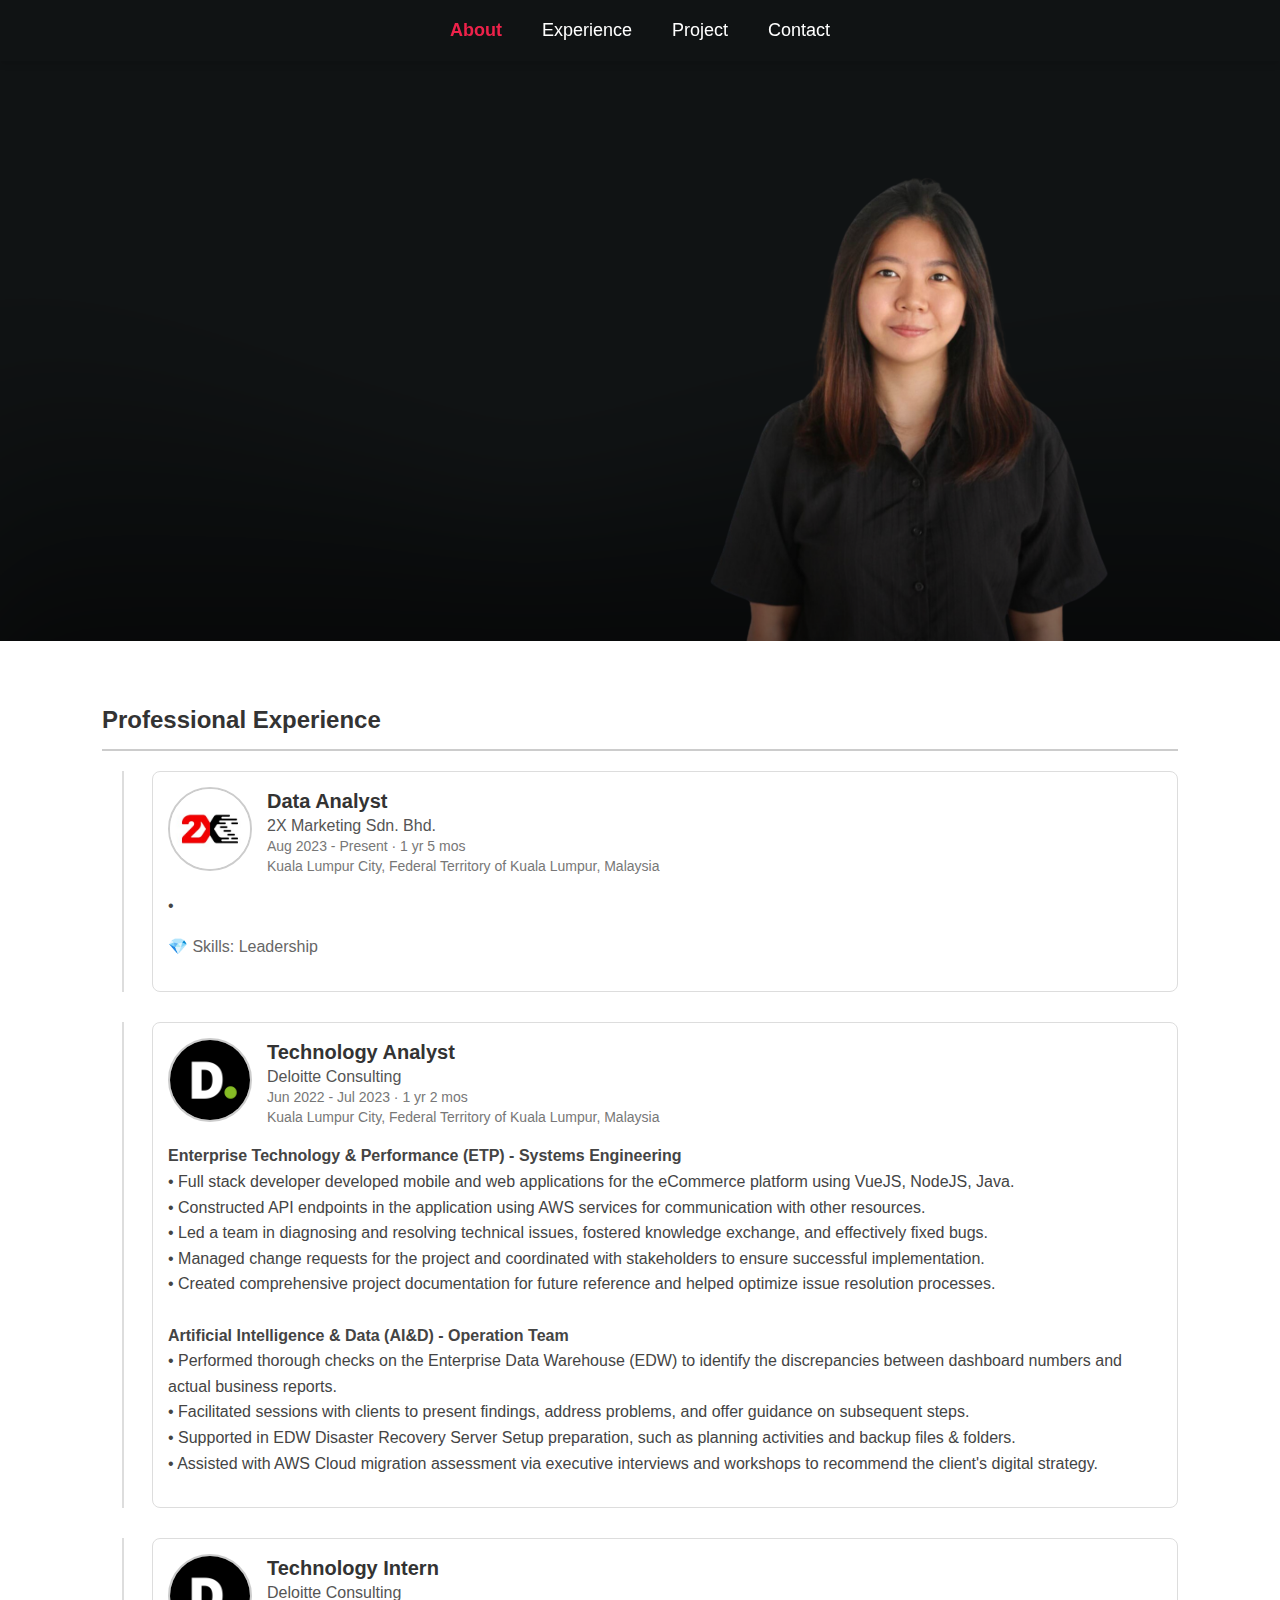
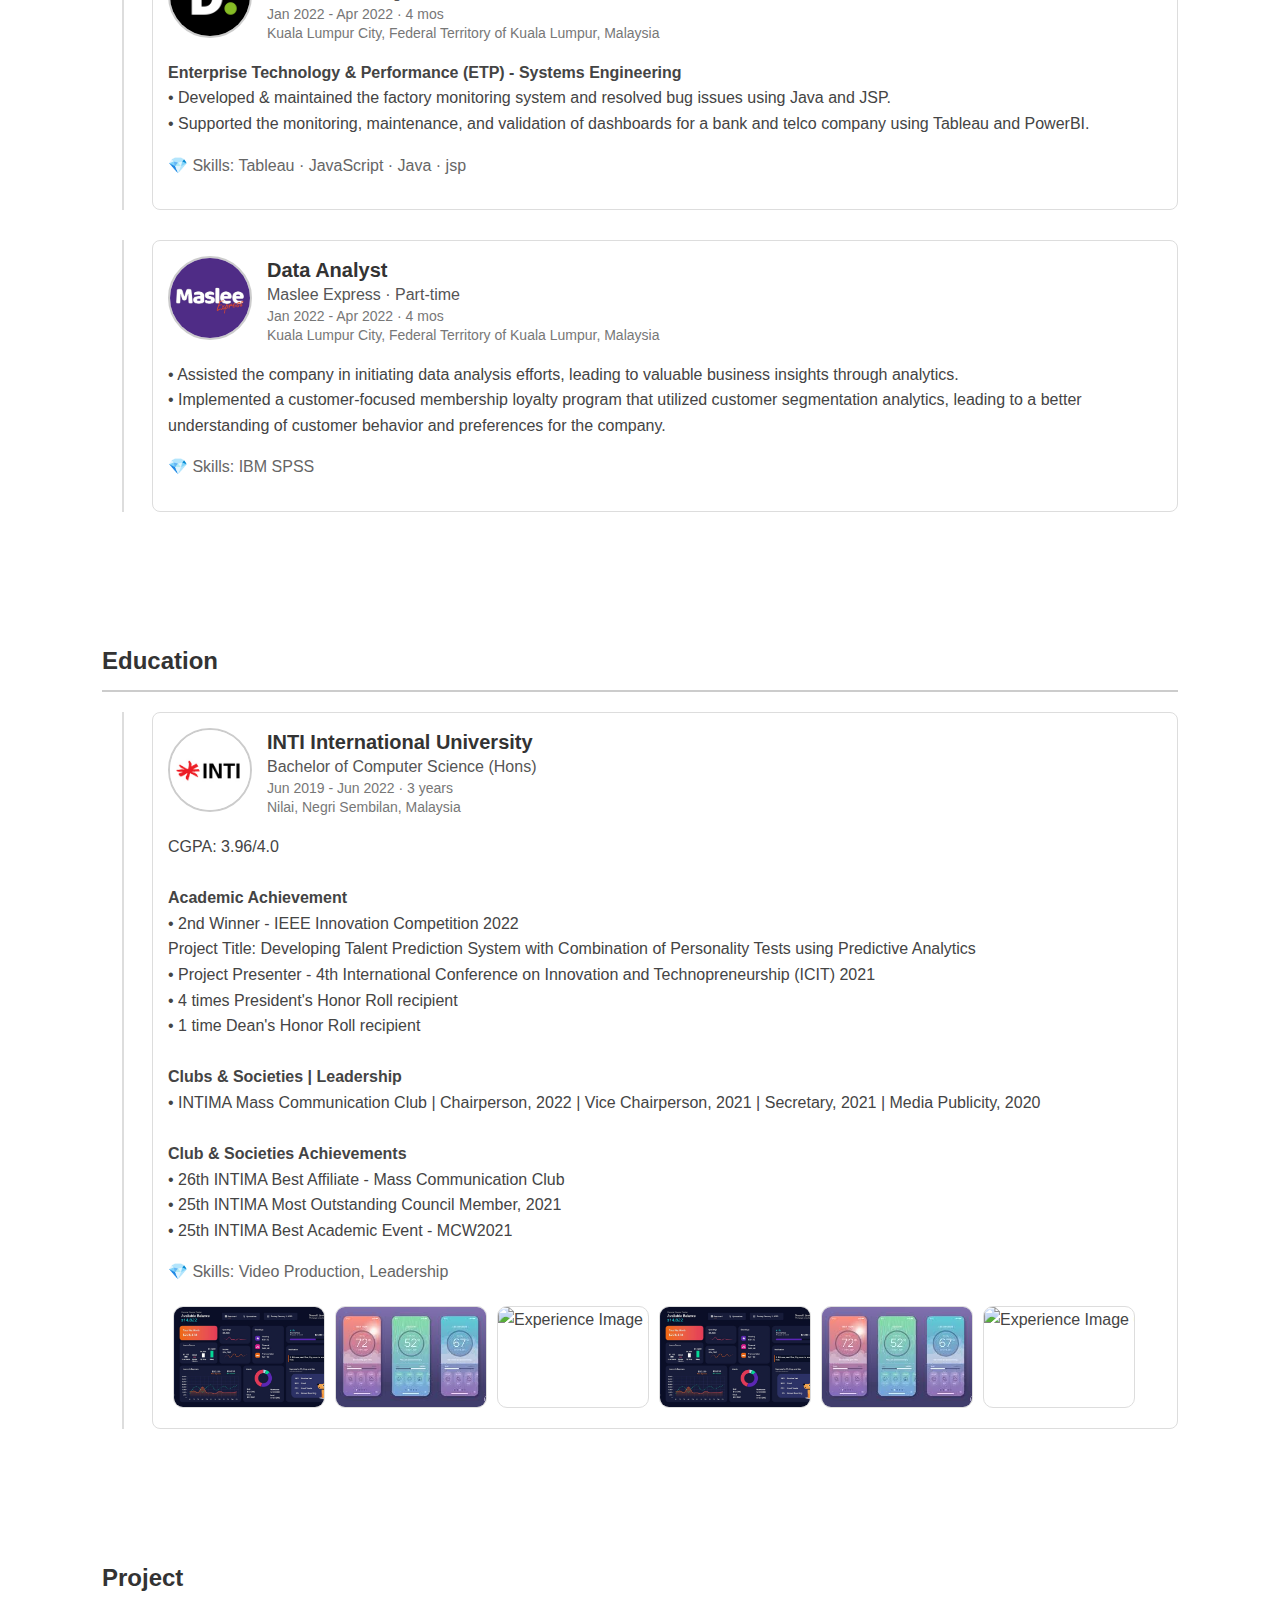
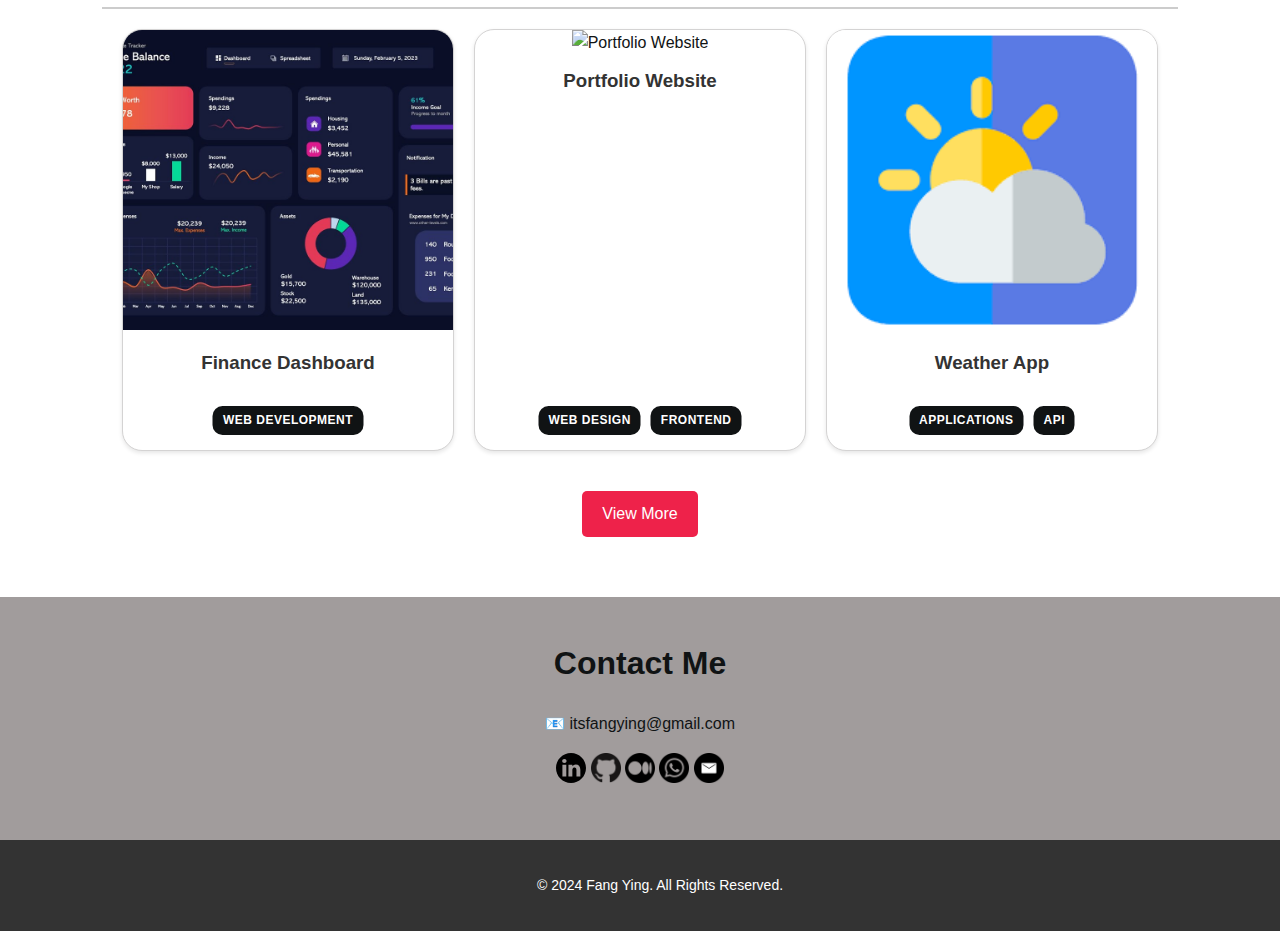
==== commit 3911f275: "update project detail page" ====
--- a/index.html
+++ b/index.html
@@ -110,7 +110,7 @@
             <div id="modalCategories" class="categories-container"></div>
             <p id="modalSummary">Project Summary</p>
             <div class="modal-footer">
-                <a id="modalLink" href="#" class="view-more-btn" target="_blank">View More</a>
+                <a id="modalLink" href="#" class="view-more-btn">View More</a>
             </div>
         </div>
     </div>
--- a/style.css
+++ b/style.css
@@ -4,9 +4,17 @@
     margin: 0;
     padding: 0;
     line-height: 1.6;
-    background-color: #101314;
+    background-color: #white;
     color: white;
+    min-height: 100vh; /* Make sure the body takes at least full screen height */
+    display: flex;
+    flex-direction: column; /* Stack the content vertically */
     animation: fadeIn 2s ease-in-out; /* Apply fade-in animation to the whole body */
+}
+
+/* Main Content Area */
+main {
+    flex: 1; /* This ensures the main content area takes up all available space */
 }
 
 /* Section with Background Image */
@@ -361,6 +369,33 @@
     .view-more-btn {
         padding: 6px 12px; /* Even smaller button for tiny screens */
     }
+}
+
+/* Footer Styling */
+footer {
+    background-color: #333; /* Dark background for the footer */
+    color: #fff; /* White text color */
+    text-align: center; /* Center the text */
+    padding: 20px; /* Add padding around the footer */
+    width: 100%; /* Ensure it takes up full width */
+    position: relative; /* Ensure it stays at the bottom of the page */
+    bottom: 0; /* Push the footer to the bottom of the page */
+    margin-top: auto; /* Push footer to the bottom when content is short */
+}
+
+/* Footer Text Styling */
+footer p {
+    font-size: 14px; /* Slightly smaller text */
+}
+
+/* Optionally, you can add styles for links inside footer */
+footer a {
+    color: #fff; /* White color for links */
+    text-decoration: none; /* Remove underline */
+}
+
+footer a:hover {
+    text-decoration: underline; /* Underline on hover */
 }
 
 /* Section Title */
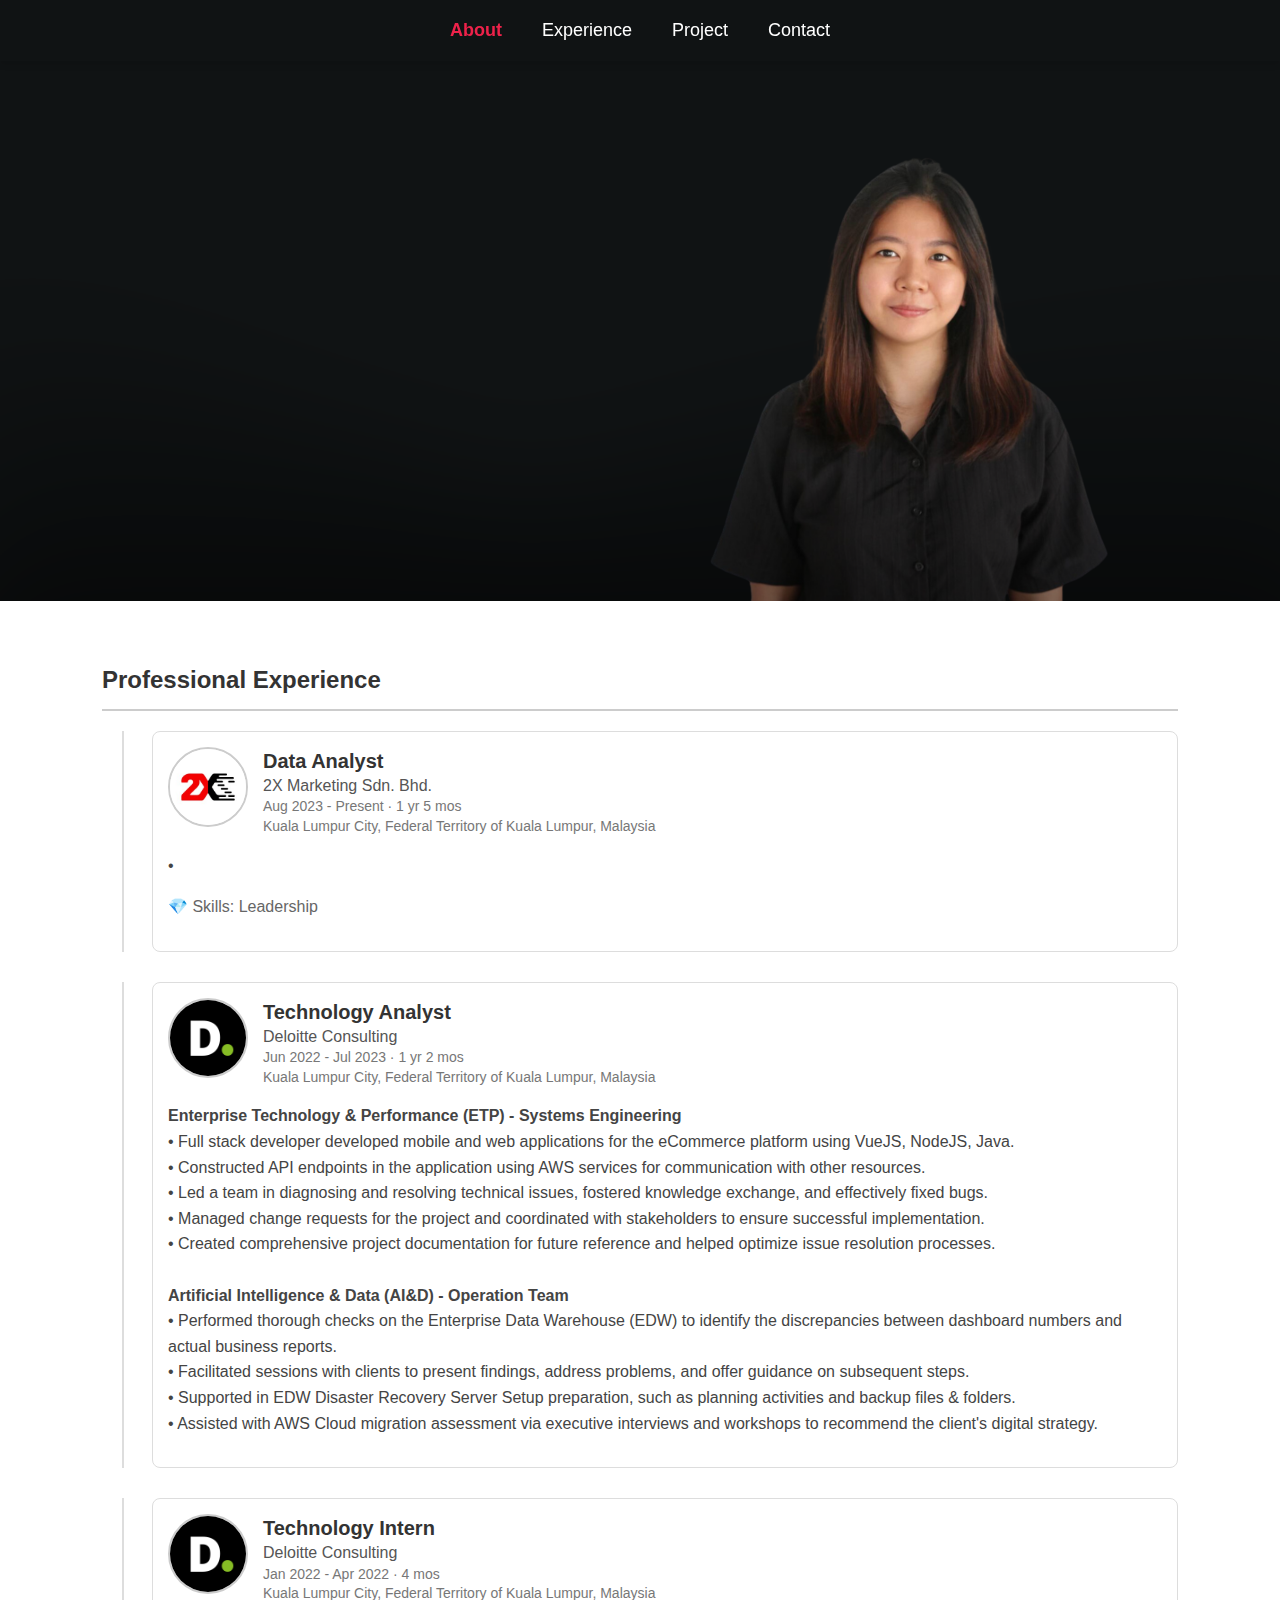
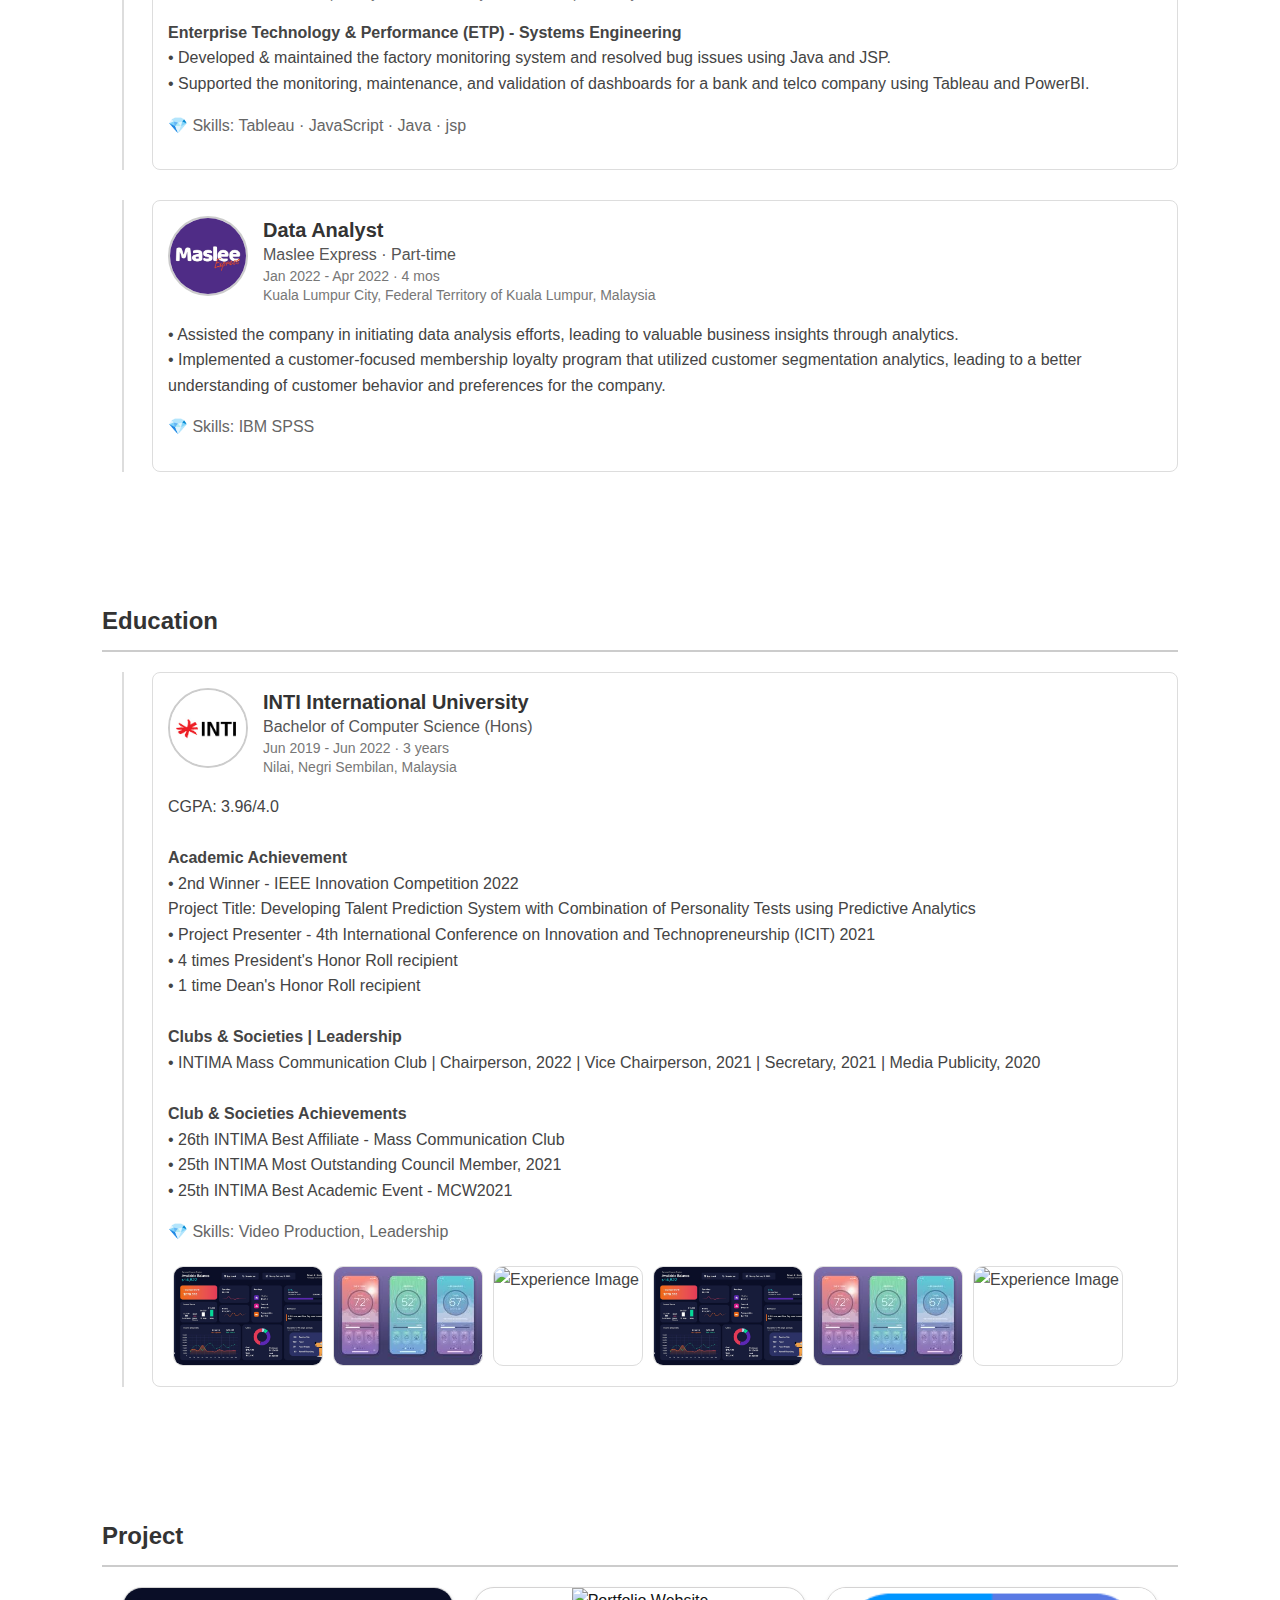
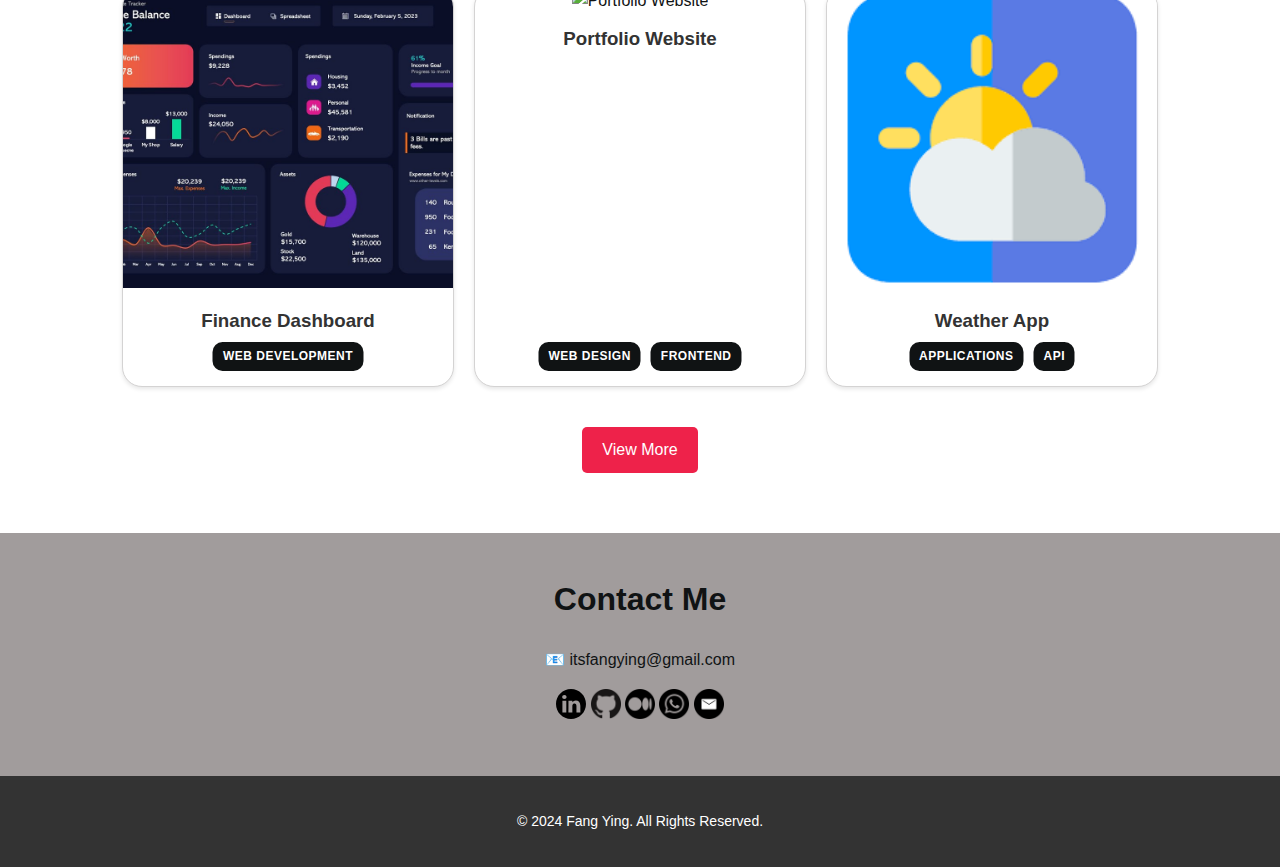
==== commit f64307ee: "update scaleable" ====
--- a/style.css
+++ b/style.css
@@ -4,17 +4,13 @@
     margin: 0;
     padding: 0;
     line-height: 1.6;
-    background-color: #white;
+    background-color: #101314;
     color: white;
-    min-height: 100vh; /* Make sure the body takes at least full screen height */
-    display: flex;
-    flex-direction: column; /* Stack the content vertically */
     animation: fadeIn 2s ease-in-out; /* Apply fade-in animation to the whole body */
 }
 
-/* Main Content Area */
-main {
-    flex: 1; /* This ensures the main content area takes up all available space */
+* {
+    box-sizing: border-box; /* Ensures padding and border don't affect width */
 }
 
 /* Section with Background Image */
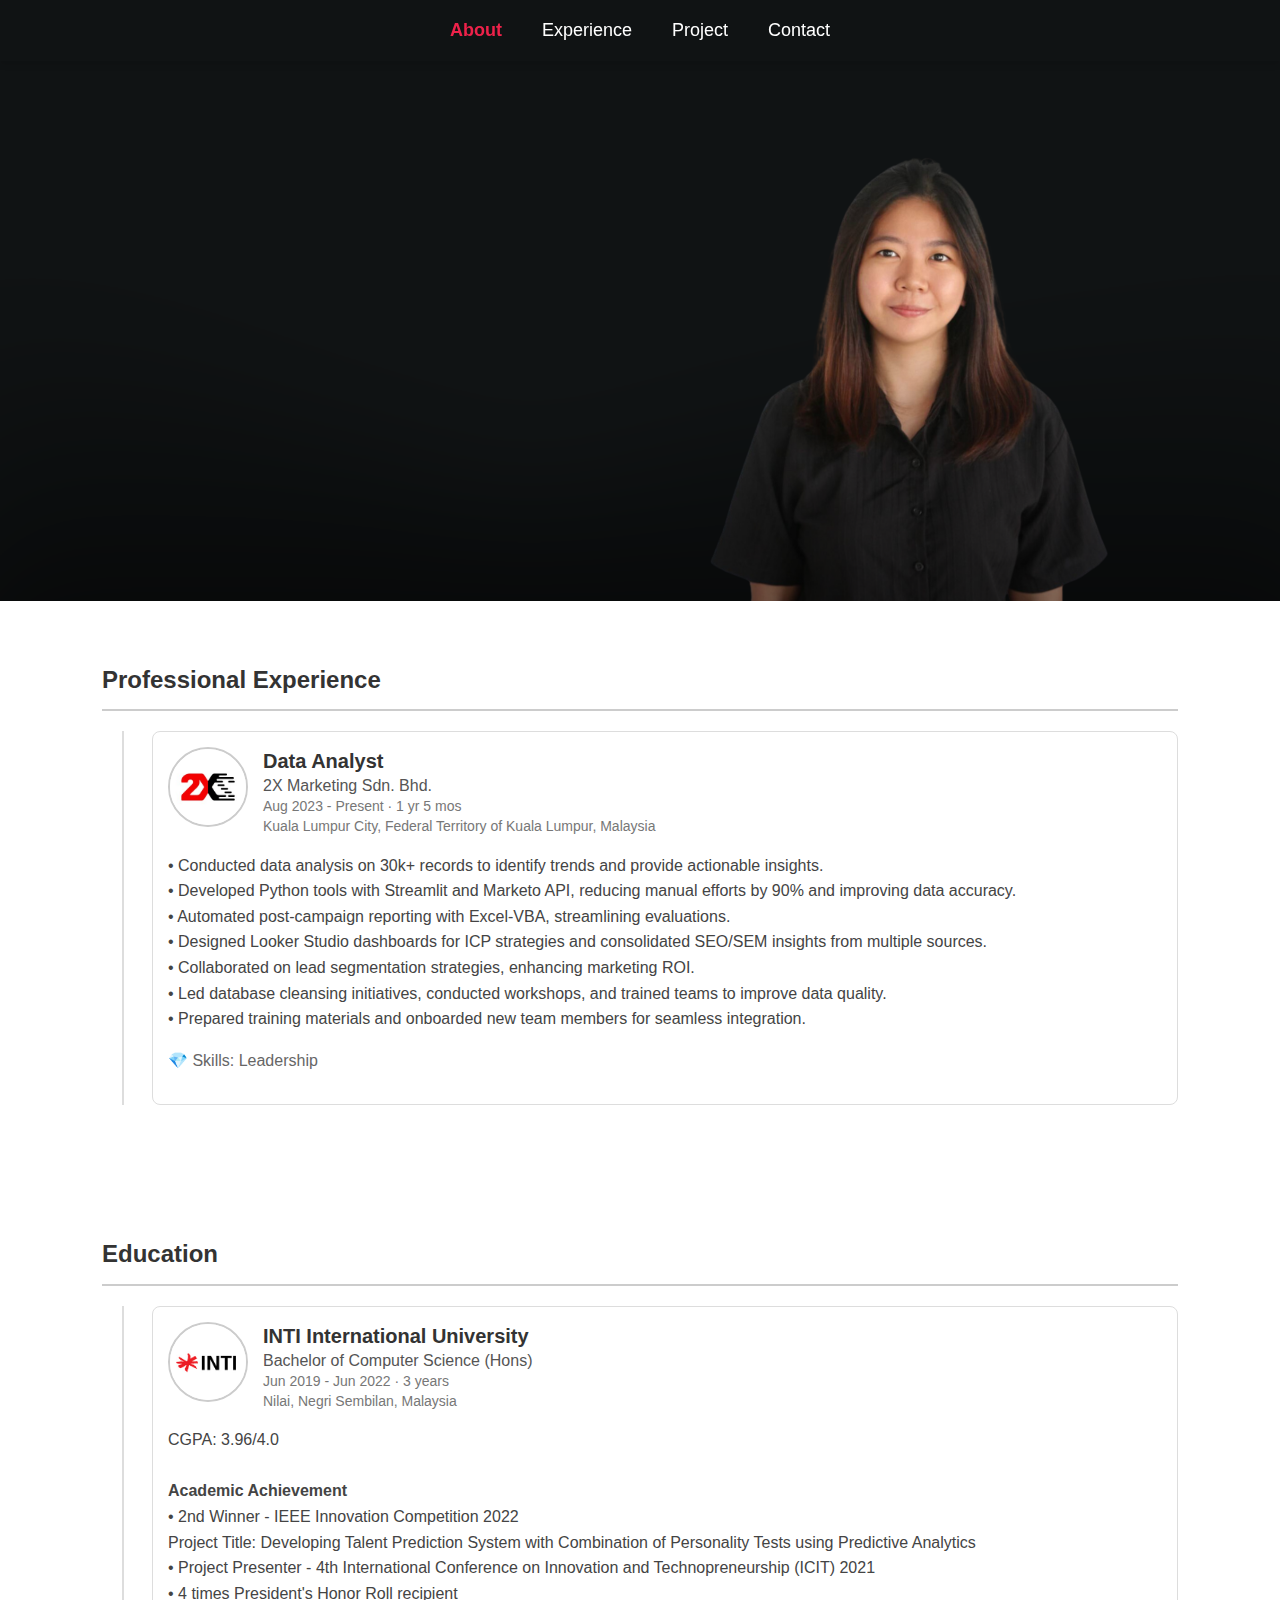
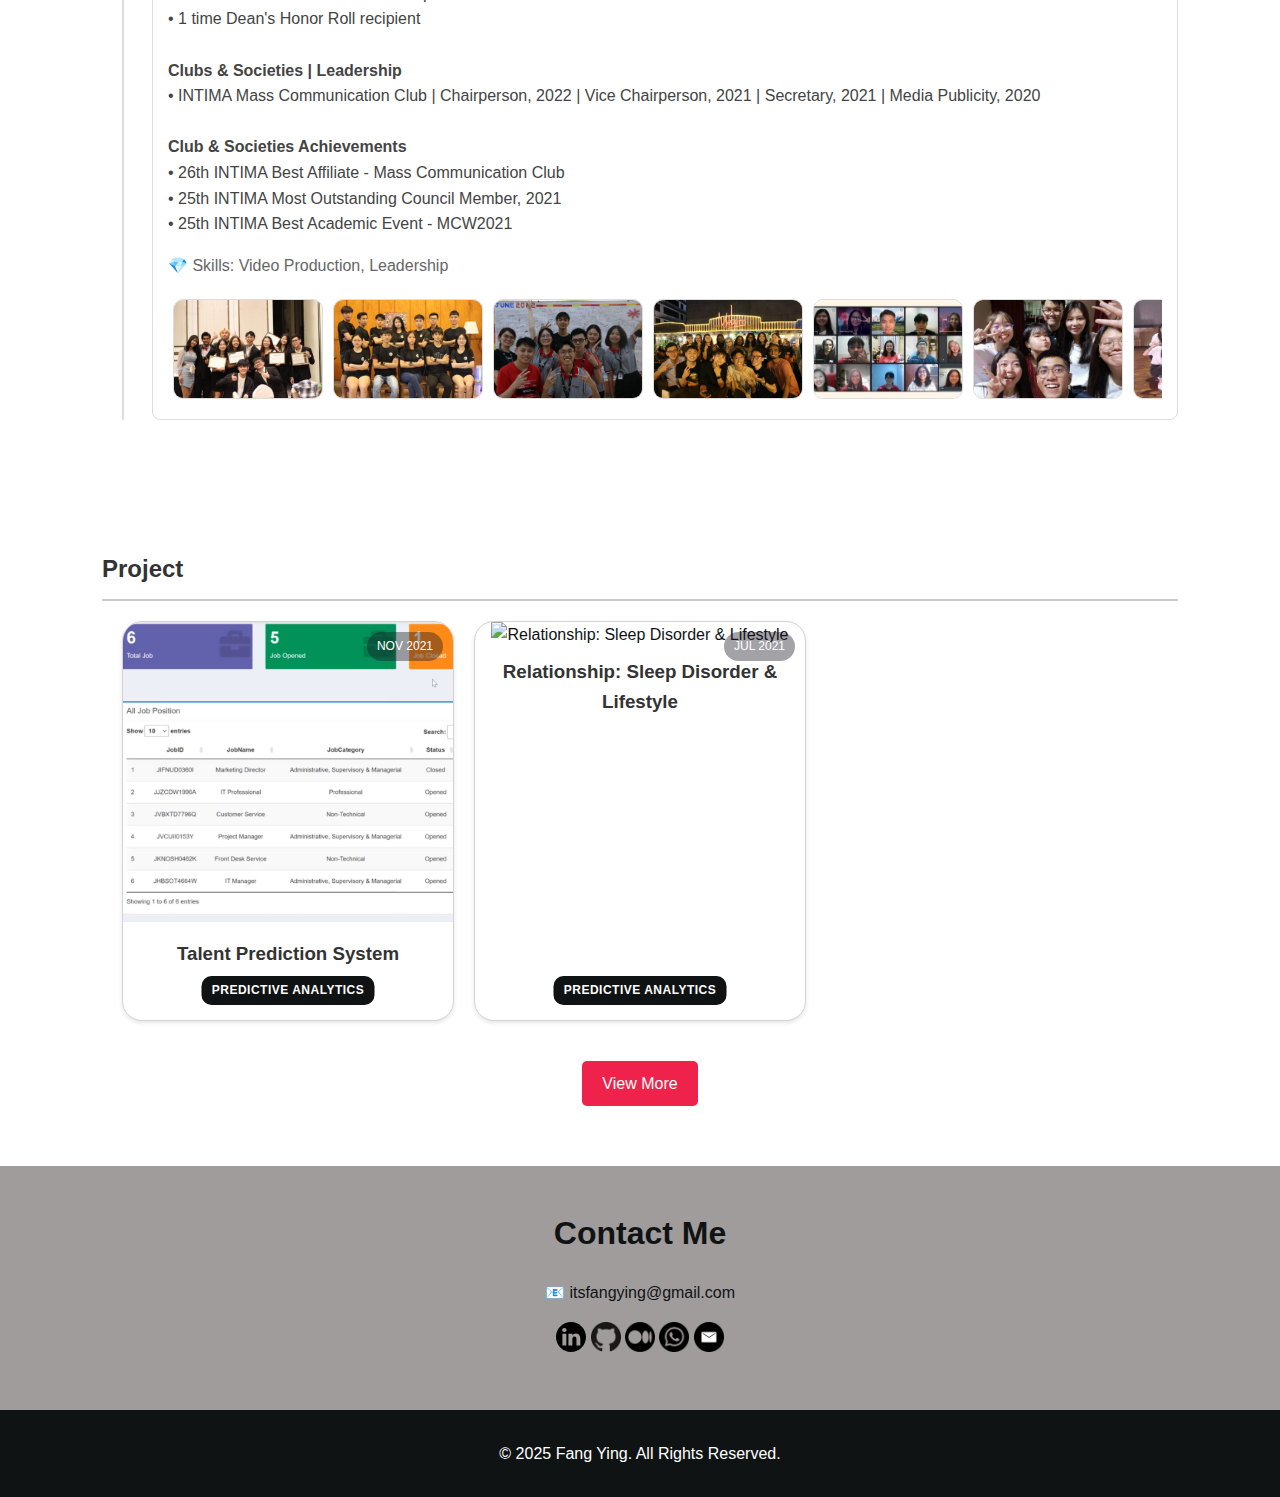
==== commit 39a43cc7: "update style" ====
--- a/index.html
+++ b/index.html
@@ -117,7 +117,7 @@
 
 
     <footer>
-        <p>&copy; 2024 Fang Ying. All Rights Reserved.</p>
+        <p>&copy; 2025 Fang Ying. All Rights Reserved.</p>
     </footer>
 
     <script src="script.js"></script>
--- a/style.css
+++ b/style.css
@@ -10,8 +10,9 @@
 }
 
 * {
-    box-sizing: border-box; /* Ensures padding and border don't affect width */
-}
+    -webkit-box-sizing: border-box;
+    box-sizing: border-box;
+  }
 
 /* Section with Background Image */
 .background-section {
@@ -167,18 +168,38 @@
     color: #101314;
 }
 
+.project-card {
+    position: relative; /* Ensures child elements can be positioned absolutely */
+    border: 1px solid #ddd; /* Optional: Add a border for card styling */
+    border-radius: 8px; /* Optional: Round corners */
+    overflow: hidden; /* Ensures content doesn't overflow */
+}
+
+.project-date {
+    position: absolute; /* Positions the date relative to the card */
+    top: 10px; /* Distance from the top */
+    right: 10px; /* Distance from the right */
+    background-color: rgba(25, 23, 34, 0.4); /* Semi-transparent background for better visibility */
+    color: #fff; /* White text color for contrast */
+    padding: 5px 10px; /* Adds spacing inside the date element */
+    font-size: 12px; /* Smaller font size for the date */
+    border-radius: 30px; /* Optional: Round the edges of the date box */
+}
+
+
 .projects-grid {
     display: grid;
     grid-template-columns: repeat(3, 1fr); /* Default to 3 columns */
     gap: 20px;
     margin: 20px 20px 20px 20px;
+    height: 100%;
 }
 
 /* For tablet view (max-width 1024px), set to 2 columns */
 @media (max-width: 1024px) {
     .projects-grid {
         grid-template-columns: repeat(2, 1fr); /* 2 columns */
-        margin: 5 5 5 5;
+        margin: 5px 5px 5px 5px;
     }
 
     /* Adjust the Download CV button for tablet */
@@ -255,7 +276,7 @@
 
     .projects-grid {
         grid-template-columns: 1fr; /* 1 column */
-        margin: 5 5 5 5;
+        margin: 5px 5px 5px 5px;
     }
 
     nav ul {
@@ -341,7 +362,7 @@
     }
 
     .project-card h3 {
-        font-size: 18px; /* Adjust title size */
+        font-size: 16px; /* Adjust title size */
     }
 
     .project-card p {
@@ -350,48 +371,21 @@
 
     .modal-content {
         width: 95%; /* Make content take up more space on tiny screens */
-        font-size: 14px; /* Further reduce font size for very small screens */
+        font-size: 16px; /* Further reduce font size for very small screens */
     }
 
     .modal h2 {
-        font-size: 16px; /* Smaller heading for very small screens */
+        font-size: 20px; /* Smaller heading for very small screens */
     }
 
     .modal p {
-        font-size: 14px; /* Smaller paragraph text */
+        font-size: 16px; /* Smaller paragraph text */
         line-height: 1.3; /* Adjust line height */
     }
 
     .view-more-btn {
         padding: 6px 12px; /* Even smaller button for tiny screens */
     }
-}
-
-/* Footer Styling */
-footer {
-    background-color: #333; /* Dark background for the footer */
-    color: #fff; /* White text color */
-    text-align: center; /* Center the text */
-    padding: 20px; /* Add padding around the footer */
-    width: 100%; /* Ensure it takes up full width */
-    position: relative; /* Ensure it stays at the bottom of the page */
-    bottom: 0; /* Push the footer to the bottom of the page */
-    margin-top: auto; /* Push footer to the bottom when content is short */
-}
-
-/* Footer Text Styling */
-footer p {
-    font-size: 14px; /* Slightly smaller text */
-}
-
-/* Optionally, you can add styles for links inside footer */
-footer a {
-    color: #fff; /* White color for links */
-    text-decoration: none; /* Remove underline */
-}
-
-footer a:hover {
-    text-decoration: underline; /* Underline on hover */
 }
 
 /* Section Title */
@@ -668,7 +662,6 @@
 }
 
 /* Lightbox Styles */
-/* Lightbox Styles */
 .lightbox {
     position: fixed;
     top: 0;
@@ -705,6 +698,8 @@
     align-items: center;
     padding: 10px;
     overflow: hidden;
+    position: relative;
+    touch-action: none; /* Disable the default touch actions */
 }
 
 .lightbox-media img {
@@ -788,65 +783,156 @@
     box-shadow: 0 2px 4px rgba(0, 0, 0, 0.5);
 }
 
+/* Style the bullet points container and the individual bullets */
+.lightbox-bullets {
+    display: flex;
+    justify-content: center;
+    align-items: center;
+    flex-wrap: nowrap;
+    margin-top: 20px;
+    position: fixed;
+    bottom: 20px;
+    left: 0;
+    right: 0;
+    z-index: 999;
+    max-height: 40px; /* Set a maximum height explicitly */
+    overflow: hidden; /* Prevent any overflow issues */
+    -webkit-overflow-scrolling: touch; /* Enhance scrolling behavior */
+}
+
+/* Hide the bullet points on non-mobile devices */
+@media (min-width: 769px) {
+    .lightbox-bullets {
+        display: none;
+    }
+}
+
+/* Style the individual bullet points */
+.lightbox-bullet {
+    width: 10px;
+    height: 10px;
+    margin: 0 5px;
+    padding: 0;
+    box-sizing: border-box; /* Ensure padding/border doesn't affect size */
+    border-radius: 50%;
+    display: inline-block;
+    background-color: #d1d1d1;
+    flex-shrink: 0; /* Prevent shrinking */
+}
+
+/* Ensure proper scaling on iOS by resetting some defaults */
+.lightbox-bullet {
+    -webkit-transform: scale(1);
+    transform: scale(1);
+    -webkit-appearance: none; /* Remove native styles on iOS */
+}
+
+/* Style the active bullet */
+.lightbox-bullet.active {
+    background-color: #ee224a;
+}
+
+
 /* Mobile styles */
 @media (max-width: 768px) {
+    /* Lightbox Styles */
+    .lightbox {
+        background: rgba(0, 0, 0, 1.0);
+    }
+
     .lightbox-content {
-        flex-direction: column !important; /* Stack the text and image vertically */
-        height: auto !important; /* Let the content adjust to its natural height */
-        background: transparent !important;  /* Remove the white background on mobile */
-        padding: 10px !important;  /* Reduce padding for a more compact layout */
+        width: 100%;
+        flex-direction: column !important; /* Stack text and image vertically */
+        height: auto !important; /* Adjust height dynamically */
+        background: transparent !important; /* Remove background on mobile */
+        box-shadow: none; /* No shadow on mobile */
+        padding: 10px !important; /* Compact layout */
     }
 
     .lightbox-media {
-        width: 100% !important; /* Make image take up full width */
-        height: auto !important; /* Allow the image to scale proportionally */
-        padding: 0;
-    }
-
+        width: 100%; /* Container takes the full width */
+        height: 100%; /* Container takes the full height */
+        display: flex; /* Enable flexbox for centering */
+        justify-content: center; /* Horizontally center the image */
+        align-items: center; /* Vertically center the image */
+        background: black; /* Background color to show blank spaces */
+        overflow: hidden; /* Prevent content overflow */
+    }
+    
+    .lightbox-media img {
+        max-height: 45vh; /* Scale image to fit within 80% of the viewport height */
+        max-width: 90vw; /* Ensure image doesn't exceed 90% of viewport width */
+        object-fit: contain; /* Maintain aspect ratio */
+        object-position: center; /* Center the image within the container */
+        width: auto; /* Ensure width adjusts automatically */
+        height: auto; /* Ensure height adjusts automatically */
+    }
+    
+    
+    /* Adjust navigation buttons */
+    .lightbox-nav {
+        position: absolute;
+        top: 50%;
+        transform: translateY(-50%);
+        z-index: 1001; /* Ensure it is above other elements */
+        width: 30px; /* Adjust the width to your preference */
+        height: 50px; /* Adjust the height to your preference */
+        font-size: 16px;
+        background: rgba(0, 0, 0, 0.5);
+        color: white;
+        display: flex;
+        justify-content: center;
+        align-items: center;
+        border-radius: 0; /* Remove the circle shape */
+    }
+
+    /* Position the left button */
+    .lightbox-prev {
+        left: 0; /* Stick to the far left */
+    }
+
+    /* Position the right button */
+    .lightbox-next {
+        right: 0; /* Stick to the far right */
+    }
+
+    /* Hover effect */
+    .lightbox-prev:hover, 
+    .lightbox-next:hover {
+        background: rgba(0, 0, 0, 0.8);
+    }
+    
+    /* Close button */
+    .lightbox-close {
+        top: 10px;
+        right: 10px;
+        font-size: 24px;
+        color: white;
+        background: none;
+        border: none;
+    }
+
+    /* Text Section */
     .lightbox-text {
-        width: 100% !important; /* Make text take up full width */
-        padding: 10px 10px 10px 10px;
-        text-align: left !important; /* Center text on mobile */
+        width: 100% !important; /* Text spans full width */
+        padding: 10px;
+        text-align: left;
         color: white;
     }
 
     .lightbox-text h4 {
-        font-size: 16px !important; /* Adjust font size for mobile */
+        font-size: 16px !important;
         margin-bottom: 5px;
         color: white;
     }
 
     .lightbox-text p {
-        font-size: 12px !important;
+        font-size: 16px !important;
         line-height: 1.4;
         color: white;
     }
-
-    .lightbox-nav {
-        width: 20px !important; /* Smaller navigation buttons */
-        height: 20px !important;
-        font-size: 15px !important; /* Smaller font size for mobile */
-    }
-
-    .lightbox-prev {
-        left: -20px !important;
-    }
-
-    .lightbox-next {
-        right: -20px !important;
-    }
-
-    /* Close button */
-    .lightbox-close {
-        position: absolute;
-        top: 10px;
-        right: 10px;
-        font-size: 15px;
-        font-weight: bold;
-        width: 20px;
-        height: 20px;
-    }
-}
+}
+
 
 /* Project Card Styles */
 .project-card {
@@ -995,3 +1081,15 @@
     background: #a19c9c;
     padding-bottom: 50px;
 }
+
+/* Footer */
+footer {
+    background-color:#101314;
+    color: white;
+    padding: 15px;
+    text-align: center;
+}
+
+footer p {
+    font-size: 1rem;
+}